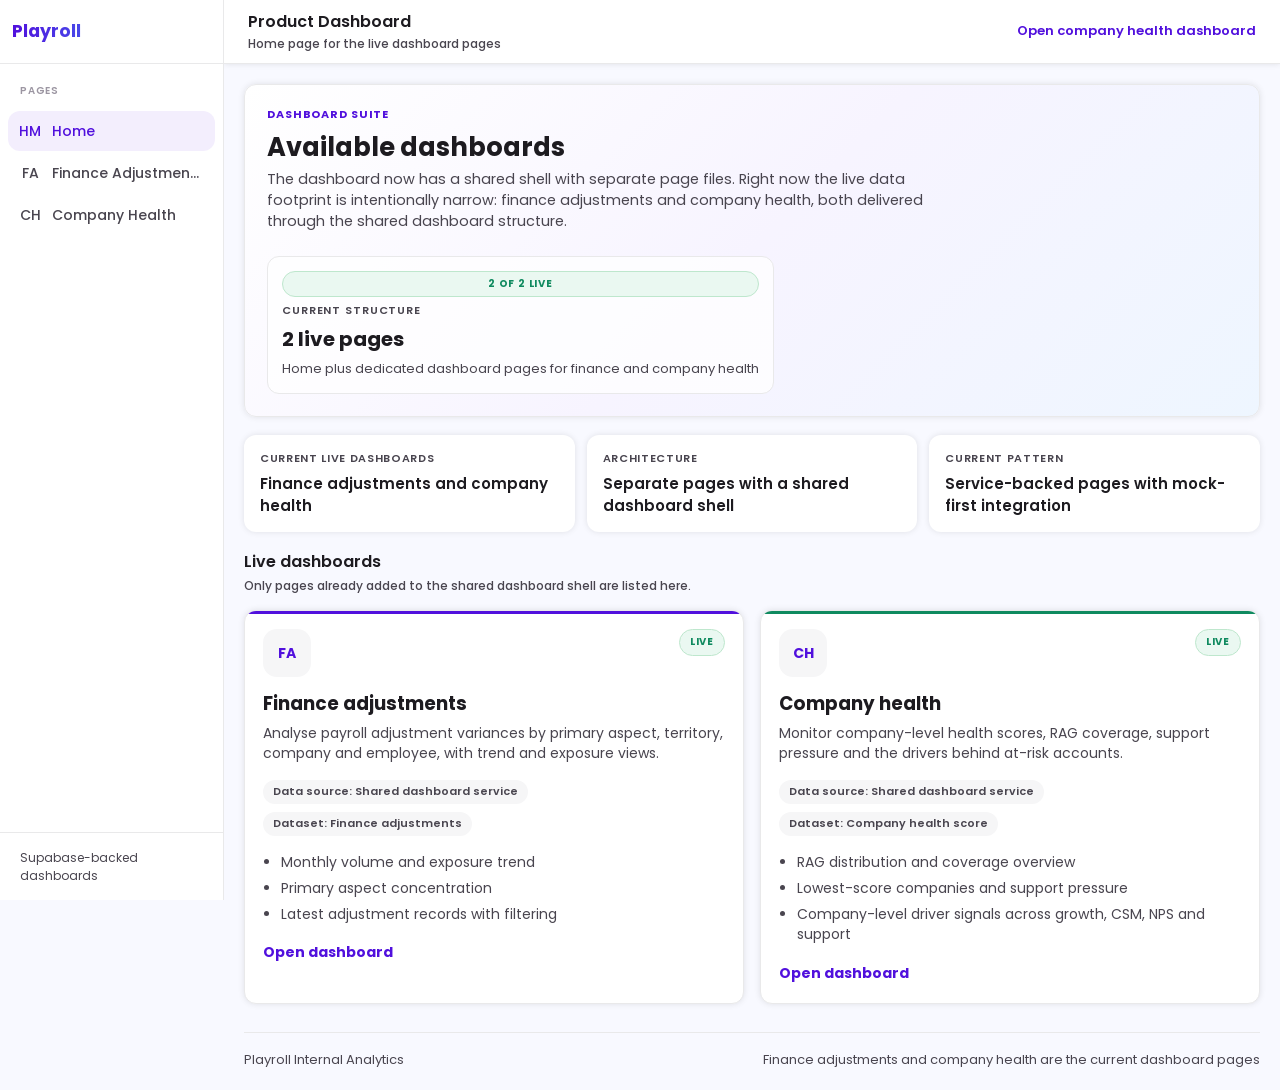
==== index.html @ fc4d40e4 "visual-styling-health-go-live" ====
<!DOCTYPE html>
<html lang="en">
<head>
<meta charset="UTF-8">
<meta name="viewport" content="width=device-width, initial-scale=1.0">
<title>Product Dashboard Home</title>
<link rel="preconnect" href="https://fonts.googleapis.com">
<link rel="preconnect" href="https://fonts.gstatic.com" crossorigin>
<link href="https://fonts.googleapis.com/css2?family=Poppins:wght@400;500;600;700&display=swap" rel="stylesheet">
<link rel="stylesheet" href="styles.css">
</head>
<body>
<div class="shell">
  <div id="sidebar-root"></div>
  <main class="app">
    <header class="app-header">
      <div class="header-left">
        <div class="logo">Product Dashboard</div>
        <div class="header-sub">Home page for the live dashboard pages</div>
      </div>
      <a class="header-link" href="company-health.html">Open company health dashboard</a>
    </header>
    <section class="app-main">
      <div class="tab-content">
        <section class="page-hero">
          <div>
            <div class="eyebrow">Dashboard suite</div>
            <h1 class="page-hero-title">Available dashboards</h1>
            <p class="page-hero-copy">
              The dashboard now has a shared shell with separate page files. Right now the live data footprint is intentionally narrow: finance adjustments and company health, both delivered through the shared dashboard structure.
            </p>
          </div>
          <div class="hero-stat-block" id="hero-stats"></div>
        </section>

        <section class="info-strip">
          <div class="info-strip-item">
            <span class="info-strip-label">Current live dashboards</span>
            <span class="info-strip-value">Finance adjustments and company health</span>
          </div>
          <div class="info-strip-item">
            <span class="info-strip-label">Architecture</span>
            <span class="info-strip-value">Separate pages with a shared dashboard shell</span>
          </div>
          <div class="info-strip-item">
            <span class="info-strip-label">Current pattern</span>
            <span class="info-strip-value">Service-backed pages with mock-first integration</span>
          </div>
        </section>

        <section class="section-header">
          <div>
            <h2 class="section-title">Live dashboards</h2>
            <p class="section-sub">Only pages already added to the shared dashboard shell are listed here.</p>
          </div>
        </section>

        <section class="dashboard-card-grid" id="dashboard-card-grid"></section>

        <section class="home-footer-note">
          <span>Playroll Internal Analytics</span>
          <span>Finance adjustments and company health are the current dashboard pages</span>
        </section>
      </div>
    </section>
  </main>
</div>

<script src="dashboard-pages.js"></script>
<script>
  document.getElementById('sidebar-root').outerHTML = window.renderSidebar('home');

  const stats = window.getDashboardStats();
  document.getElementById('hero-stats').innerHTML = `
    <span class="status-pill live">${stats.liveDashboards} of ${stats.totalDashboards} live</span>
    <div class="hero-stat-kicker">Current structure</div>
    <div class="hero-stat-value">${stats.totalDashboards} live pages</div>
    <div class="hero-stat-meta">Home plus dedicated dashboard pages for finance and company health</div>
  `;

  const cards = window.DASHBOARD_PAGES
    .filter(page => page.id !== 'home')
    .map(page => {
      const meta = page.id === 'company-health'
        ? ['Data source: Shared dashboard service', 'Dataset: Company health score']
        : ['Data source: Shared dashboard service', 'Dataset: Finance adjustments'];
      const highlights = page.id === 'company-health'
        ? [
            'RAG distribution and coverage overview',
            'Lowest-score companies and support pressure',
            'Company-level driver signals across growth, CSM, NPS and support',
          ]
        : [
            'Monthly volume and exposure trend',
            'Primary aspect concentration',
            'Latest adjustment records with filtering',
          ];
      return `
        <article class="dashboard-card ${page.accentClass}">
          <div class="dashboard-card-top">
            <div class="dashboard-card-icon">${page.icon}</div>
            <span class="status-pill live">Live</span>
          </div>
          <h3 class="dashboard-card-title">${page.cardTitle}</h3>
          <p class="dashboard-card-copy">${page.description}</p>
          <div class="dashboard-card-meta">
            <span>${meta[0]}</span>
            <span>${meta[1]}</span>
          </div>
          <ul class="dashboard-highlight-list">
            <li>${highlights[0]}</li>
            <li>${highlights[1]}</li>
            <li>${highlights[2]}</li>
          </ul>
          <a class="dashboard-card-link" href="${page.href}">Open dashboard</a>
        </article>
      `;
    })
    .join('');

  document.getElementById('dashboard-card-grid').innerHTML = cards;
</script>
</body>
</html>
---- styles.css ----
/* ── Playroll Design Tokens ── */
:root {
  --color-primary-light:   #AF91EF;
  --color-primary-main:    #5110DD;
  --color-primary-dark:    #3A0B9D;

  --color-secondary-main:  #36B1FF;

  --color-error-main:    #F44336;
  --color-success-main:  #66BB6A;
  --color-warning-main:  #FFA726;

  --text-primary:   #1D1B20;
  --text-secondary: #49454F;
  --text-disabled:  #9C96A2;

  --bg-default: #F8F9FF;
  --bg-paper:   #FFFFFF;

  --container-outline:         #7A757F;
  --container-outline-variant: #CAC4CF;
  --surface-low:    #F6F6F7;
  --surface-high:   #E9E9EA;
  --surface-highest:#DADADC;

  --shadow-elevation: 0px 0px 6px rgba(0,0,0,0.1);
  --shadow-menu:      1px 1px 6px 0 #D4D4D4;

  --radius:        12px;
  --radius-sm:     10px;
  --radius-chip:   16px;

  --font: 'Poppins', 'Roboto', sans-serif;
}

*{box-sizing:border-box;margin:0;padding:0}
body{
  background:var(--bg-default);
  color:var(--text-primary);
  font-family:var(--font);
  font-size:0.875rem;
  font-weight:400;
  line-height:1.45;
}
button,select,input{font-family:inherit}

/* ── Layout ── */
.shell{display:flex;min-height:100vh}
.app{flex:1;min-width:0;display:flex;flex-direction:column;overflow:hidden}
.app-header{
  background:var(--bg-paper);
  border-bottom:1px solid var(--surface-high);
  padding:0 24px;
  height:64px;
  display:flex;align-items:center;justify-content:space-between;
  position:sticky;top:0;z-index:100;
  box-shadow:var(--shadow-elevation);
}
.header-left{display:flex;flex-direction:column;gap:2px}
.logo{font-size:1rem;font-weight:600;color:var(--text-primary)}
.header-sub{font-size:0.75rem;font-weight:500;color:var(--text-secondary)}
.app-main{flex:1;padding:clamp(16px,2vw,20px);overflow-y:auto}
.tab-content{max-width:1320px;margin:0 auto}

/* ── Sidebar ── */
.sidebar{
  background:var(--bg-paper);
  border-right:1px solid var(--surface-high);
  display:flex;flex-direction:column;flex-shrink:0;
  height:100vh;position:sticky;top:0;
  transition:width 0.2s ease;
  overflow:hidden;z-index:200;
}
.sidebar.open{width:224px}
.sidebar.closed{width:64px}
.sidebar-logo-row{
  height:64px;display:flex;align-items:center;
  padding:0 12px;gap:10px;
  border-bottom:1px solid var(--surface-high);
  flex-shrink:0;overflow:hidden;
}
.sidebar-wordmark{
  font-size:1.1rem;font-weight:700;
  background:linear-gradient(90deg,#5110DD,#36B1FF);
  -webkit-background-clip:text;-webkit-text-fill-color:transparent;
  white-space:nowrap;flex:1;overflow:hidden;
}
.sidebar-toggle{
  margin-left:auto;flex-shrink:0;
  background:none;border:none;cursor:pointer;
  color:var(--text-secondary);padding:6px;
  border-radius:8px;display:flex;align-items:center;justify-content:center;
  transition:background .15s;
}
.sidebar-toggle:hover{background:var(--surface-low)}
.sidebar-section-label{
  font-size:0.625rem;font-weight:600;
  color:var(--text-disabled);text-transform:uppercase;letter-spacing:.08em;
  padding:12px 20px 4px;white-space:nowrap;overflow:hidden;
}
.sidebar-nav-stack{flex:1;overflow-y:auto;padding:8px 0}
.sidebar-nav{padding:8px;display:flex;flex-direction:column;gap:2px}
.nav-item{
  display:flex;align-items:center;gap:12px;
  padding:10px 12px;border-radius:var(--radius);
  cursor:pointer;border:none;background:none;
  color:var(--text-secondary);font-family:var(--font);
  font-size:0.875rem;font-weight:500;text-align:left;
  transition:background .15s,color .15s;white-space:nowrap;overflow:hidden;
  width:100%;
  text-decoration:none;
}
.nav-item:hover{background:var(--surface-low);color:var(--text-primary)}
.nav-item.active{background:#5110DD12;color:var(--color-primary-main)}
.nav-icon{flex-shrink:0;width:20px;height:20px;display:flex;align-items:center;justify-content:center}
.nav-label{overflow:hidden;text-overflow:ellipsis;white-space:nowrap}
.sidebar-divider{height:1px;background:var(--surface-high);margin:4px 8px}
.sidebar-footer{padding:8px;border-top:1px solid var(--surface-high)}
.sidebar-footnote{font-size:0.75rem;color:var(--text-secondary);padding:8px 12px}
/* ── Tabs ── */
.tab-nav{display:flex;gap:4px}
.tab-btn{
  padding:8px 18px;
  border:none;
  background:transparent;
  color:var(--text-secondary);
  font-family:var(--font);
  font-size:0.8125rem;
  font-weight:500;
  cursor:pointer;
  border-radius:var(--radius);
  transition:background .15s, color .15s;
  white-space:nowrap;
}
.tab-btn:hover{background:var(--surface-low);color:var(--text-primary)}
.tab-btn.active{background:var(--color-primary-main);color:#fff}

/* ── KPI Cards ── */
.kpi-grid{display:grid;grid-template-columns:repeat(auto-fit,minmax(150px,1fr));gap:12px;margin-bottom:20px}
.kpi-card{
  background:var(--bg-paper);
  border-radius:var(--radius);
  padding:16px;
  box-shadow:var(--shadow-elevation);
}
.kpi-label{
  font-size:0.6875rem;font-weight:500;
  color:var(--text-secondary);
  text-transform:uppercase;
  letter-spacing:.06em;
  margin-bottom:6px;
}
.kpi-value{font-size:1.5rem;font-weight:600;color:var(--text-primary);line-height:1.2}
.kpi-value.pos{color:var(--color-success-main)}
.kpi-value.neg{color:var(--color-error-main)}
.kpi-sub{font-size:0.75rem;font-weight:500;color:var(--text-secondary);margin-top:4px}

/* ── Peak Strip ── */
.peak-strip{
  display:flex;
  background:var(--bg-paper);
  border-radius:var(--radius);
  margin-bottom:20px;
  overflow:hidden;
  box-shadow:var(--shadow-elevation);
}
.peak-item{
  flex:1;padding:12px 18px;
  display:flex;flex-direction:column;gap:3px;
  border-right:1px solid var(--surface-high);
}
.peak-item:last-child{border-right:none}
.peak-label{font-size:0.6875rem;font-weight:500;color:var(--text-secondary);text-transform:uppercase;letter-spacing:.06em}
.peak-val{font-size:0.8125rem;font-weight:600;color:var(--text-primary)}
.peak-val.pos{color:var(--color-success-main)}
.peak-val.neg{color:var(--color-error-main)}

/* ── Charts ── */
.charts-row{display:flex;gap:14px;margin-bottom:18px}
@media(max-width:900px){.charts-row{flex-direction:column}}
.chart-card{
  background:var(--bg-paper);
  border-radius:var(--radius);
  padding:18px;
  margin-bottom:18px;
  box-shadow:var(--shadow-elevation);
}
.chart-title{
  font-size:0.875rem;font-weight:600;color:var(--text-primary);
  margin-bottom:16px;display:flex;align-items:center;gap:10px;flex-wrap:wrap;
}

/* ── Section Headers ── */
.section-header{display:flex;align-items:flex-start;justify-content:space-between;margin-bottom:16px;gap:16px;flex-wrap:wrap}
.section-title{font-size:1rem;font-weight:600;color:var(--text-primary);margin-bottom:3px}
.section-sub{font-size:0.75rem;font-weight:500;color:var(--text-secondary)}
.header-link{
  color:var(--color-primary-main);
  text-decoration:none;
  font-size:0.8125rem;
  font-weight:600;
}
.header-link.static{color:var(--text-secondary)}

/* ── Page Hero ── */
.page-hero{
  display:flex;
  justify-content:space-between;
  gap:24px;
  flex-wrap:wrap;
  background:linear-gradient(135deg,#ffffff 0%,#f7f4ff 50%,#eef6ff 100%);
  border:1px solid var(--surface-high);
  border-radius:var(--radius);
  padding:clamp(18px,2.2vw,22px);
  margin-bottom:18px;
  box-shadow:var(--shadow-elevation);
}
.page-hero.compact{padding:18px}
.eyebrow{
  font-size:0.6875rem;
  font-weight:700;
  color:var(--color-primary-main);
  text-transform:uppercase;
  letter-spacing:.08em;
  margin-bottom:10px;
}
.page-hero-title{
  font-size:clamp(1.45rem,2vw,1.7rem);
  line-height:1.1;
  margin-bottom:8px;
}
.page-hero-copy{
  max-width:700px;
  color:var(--text-secondary);
  font-size:0.9rem;
}
.hero-stat-block{
  min-width:208px;
  background:rgba(255,255,255,0.78);
  border:1px solid var(--surface-high);
  border-radius:var(--radius);
  padding:14px;
  display:flex;
  flex-direction:column;
  gap:6px;
}
.hero-stat-kicker{
  font-size:0.6875rem;
  text-transform:uppercase;
  letter-spacing:.08em;
  color:var(--text-secondary);
  font-weight:600;
}
.hero-stat-value{
  font-size:1.25rem;
  font-weight:700;
  color:var(--text-primary);
}
.hero-stat-meta{
  font-size:0.8125rem;
  color:var(--text-secondary);
}

/* ── Home Cards ── */
.info-strip{
  display:grid;
  grid-template-columns:repeat(auto-fit,minmax(210px,1fr));
  gap:12px;
  margin-bottom:18px;
}
.info-strip-item{
  background:var(--bg-paper);
  border-radius:var(--radius);
  padding:16px;
  box-shadow:var(--shadow-elevation);
}
.info-strip-label{
  display:block;
  font-size:0.6875rem;
  font-weight:600;
  color:var(--text-secondary);
  text-transform:uppercase;
  letter-spacing:.06em;
  margin-bottom:6px;
}
.info-strip-value{
  display:block;
  font-size:0.9375rem;
  font-weight:600;
  color:var(--text-primary);
}
.dashboard-card-grid{
  display:grid;
  grid-template-columns:repeat(auto-fit,minmax(320px,1fr));
  gap:16px;
}
.dashboard-card-grid.single-card{
  grid-template-columns:minmax(320px, 440px);
}
.dashboard-card{
  background:var(--bg-paper);
  border-radius:var(--radius);
  padding:18px 18px 20px;
  box-shadow:var(--shadow-elevation);
  border:1px solid var(--surface-high);
  position:relative;
  overflow:hidden;
}
.dashboard-card::before{
  content:"";
  position:absolute;
  top:0;
  left:0;
  right:0;
  height:3px;
  background:var(--surface-highest);
}
.dashboard-card.accent-primary::before{background:var(--color-primary-main)}
.dashboard-card.accent-success::before{background:#0F8A5F}
.dashboard-card.accent-info::before{background:#2879D0}
.dashboard-card.accent-danger::before{background:#C23B2A}
.dashboard-card.accent-secondary::before{background:#36B1FF}
.dashboard-card.accent-neutral::before{background:#B8B4C2}
.dashboard-card-top{
  display:flex;
  align-items:flex-start;
  justify-content:space-between;
  gap:12px;
  margin-bottom:16px;
}
.dashboard-card-icon{
  width:48px;
  height:48px;
  border-radius:14px;
  background:var(--surface-low);
  display:flex;
  align-items:center;
  justify-content:center;
  color:var(--color-primary-main);
  font-weight:700;
  font-size:0.875rem;
}
.dashboard-card-title{
  font-size:1.15rem;
  line-height:1.2;
  margin-bottom:8px;
}
.dashboard-card-copy{
  color:var(--text-secondary);
  font-size:0.875rem;
  margin-bottom:16px;
  min-height:0;
}
.dashboard-card-meta{
  display:flex;
  flex-wrap:wrap;
  gap:8px;
  margin-bottom:16px;
}
.dashboard-card-meta span{
  display:inline-flex;
  align-items:center;
  padding:4px 10px;
  border-radius:999px;
  background:var(--surface-low);
  color:var(--text-secondary);
  font-size:0.6875rem;
  font-weight:600;
}
.dashboard-highlight-list{
  margin:0 0 18px 0;
  padding-left:18px;
  color:var(--text-secondary);
  font-size:0.875rem;
}
.dashboard-highlight-list li + li{
  margin-top:6px;
}
.dashboard-card-link{
  color:var(--color-primary-main);
  font-weight:700;
  text-decoration:none;
  font-size:0.875rem;
}
.dashboard-card-link.muted{
  color:var(--text-disabled);
}
.status-pill{
  display:inline-flex;
  align-items:center;
  justify-content:center;
  padding:5px 10px;
  border-radius:999px;
  font-size:0.625rem;
  font-weight:700;
  text-transform:uppercase;
  letter-spacing:.08em;
}
.status-pill.live{
  color:#0F8A5F;
  background:#EAF8F1;
  border:1px solid #BEE7CD;
}
.status-pill.coming-soon{
  color:#B56B00;
  background:#FFF5E6;
  border:1px solid #FFD8A7;
}
.home-footer-note{
  margin-top:28px;
  padding-top:18px;
  border-top:1px solid var(--surface-high);
  color:var(--text-secondary);
  font-size:0.8125rem;
  display:flex;
  justify-content:space-between;
  gap:16px;
  flex-wrap:wrap;
}

/* ── Tables ── */
.table-wrap{overflow-x:auto;border-radius:var(--radius);border:1px solid var(--surface-high);margin-bottom:18px}
table.data-table{width:100%;border-collapse:collapse;font-size:0.8125rem}
table.data-table thead{background:var(--surface-low)}
table.data-table th{
  padding:9px 12px;text-align:left;
  font-size:0.6875rem;font-weight:500;
  color:var(--text-secondary);
  text-transform:uppercase;letter-spacing:.06em;
  white-space:nowrap;
}
table.data-table th.r{text-align:right}
table.data-table td{
  padding:9px 12px;
  border-top:1px solid var(--surface-high);
  color:var(--text-primary);
  white-space:nowrap;
}
table.data-table td.r{text-align:right}
table.data-table td.pos{color:var(--color-success-main)}
table.data-table td.neg{color:var(--color-error-main)}
.gap-row{cursor:pointer;transition:background .1s}
.gap-row:hover,.gap-row.open{background:var(--surface-low)}
.expand-cell{color:var(--text-secondary);font-size:0.625rem;width:28px;padding-left:16px!important}
.gap-name{font-weight:600}
.priority-badge{
  display:inline-block;padding:3px 10px;
  border-radius:var(--radius-chip);
  font-size:0.6875rem;font-weight:600;
}
.code-pill{
  background:#5110DD15;color:var(--color-primary-main);
  padding:2px 8px;border-radius:6px;font-size:0.6875rem;font-family:monospace;
}

/* ── Detail Panel ── */
.detail-td{padding:0!important;border-top:none!important}
.detail-panel{background:var(--surface-low);padding:16px 24px;border-top:1px solid var(--surface-high)}
.detail-sub-hdr{font-size:0.6875rem;font-weight:600;color:var(--text-secondary);text-transform:uppercase;letter-spacing:.06em;margin-bottom:10px}
table.sub-table{width:100%;border-collapse:collapse;font-size:0.75rem}
table.sub-table th{padding:5px 12px;text-align:left;color:var(--text-secondary);font-size:0.6875rem;text-transform:uppercase;letter-spacing:.05em;font-weight:500}
table.sub-table th.r{text-align:right}
table.sub-table td{padding:6px 12px;border-top:1px solid var(--surface-high);color:var(--text-primary)}
table.sub-table td.r{text-align:right}
table.sub-table td.pos{color:var(--color-success-main)}
table.sub-table td.neg{color:var(--color-error-main)}

/* ── Filters ── */
.filter-panel{
  display:flex;gap:12px;flex-wrap:wrap;align-items:flex-end;
  background:var(--bg-paper);
  border-radius:var(--radius);
  padding:14px;
  margin-bottom:18px;
  box-shadow:var(--shadow-elevation);
}
.filter-group{display:flex;flex-direction:column;gap:4px;min-width:160px}
.filter-group label{
  font-size:0.6875rem;font-weight:500;
  color:var(--text-secondary);
  text-transform:uppercase;letter-spacing:.06em;
}
.f-select{
  background:var(--bg-paper);
  border:1px solid var(--container-outline-variant);
  color:var(--text-primary);
  padding:7px 28px 7px 10px;
  border-radius:var(--radius-sm);
  font-size:0.8125rem;
  font-family:var(--font);
  cursor:pointer;
  appearance:none;
  background-image:url("data:image/svg+xml,%3Csvg xmlns='http://www.w3.org/2000/svg' width='10' height='6'%3E%3Cpath d='M0 0l5 6 5-6z' fill='%2349454F'/%3E%3C/svg%3E");
  background-repeat:no-repeat;background-position:right 10px center;
  transition:border-color .15s;
}

@media(max-width:1200px){
  .sidebar.open{width:208px}
  .app-header{padding:0 18px}
}

@media(max-width:900px){
  .shell{display:block}
  .sidebar{
    position:relative;
    height:auto;
    width:100%!important;
    border-right:none;
    border-bottom:1px solid var(--surface-high);
  }
  .sidebar-logo-row{height:56px}
  .app-header{
    position:relative;
    height:auto;
    min-height:56px;
    padding:12px 16px;
    align-items:flex-start;
    gap:12px;
  }
  .app-main{padding:14px}
  .page-hero-title{font-size:1.45rem}
  .dashboard-card-grid,
  .dashboard-card-grid.single-card{grid-template-columns:1fr}
  .kpi-grid{grid-template-columns:repeat(auto-fit,minmax(140px,1fr))}
}
.f-select:focus{outline:none;border-color:var(--color-primary-main)}
.f-select:hover{border-color:var(--container-outline)}

.metric-toggle{display:flex;gap:4px}
.metric-btn{
  padding:8px 14px;
  border:1px solid var(--container-outline-variant);
  background:var(--bg-paper);
  color:var(--text-secondary);
  border-radius:var(--radius-sm);
  font-size:0.8125rem;
  font-family:var(--font);
  font-weight:500;
  cursor:pointer;
  transition:all .15s;
}
.metric-btn:hover{border-color:var(--color-primary-main);color:var(--color-primary-main)}
.metric-btn.active{background:var(--color-primary-main);border-color:var(--color-primary-main);color:#fff}

.clear-btn{
  padding:8px 14px;
  border:1px solid var(--container-outline-variant);
  background:transparent;
  color:var(--color-error-main);
  border-color:var(--color-error-main);
  border-radius:var(--radius-sm);
  font-size:0.8125rem;
  font-family:var(--font);
  font-weight:500;
  cursor:pointer;
  transition:background .15s;
}
.clear-btn:hover{background:#F4433608}

.filter-tag{
  background:#5110DD12;
  color:var(--color-primary-main);
  padding:3px 10px;
  border-radius:var(--radius-chip);
  font-size:0.6875rem;
  font-weight:500;
}
.no-data{text-align:center;color:var(--text-secondary);padding:48px;font-size:0.8125rem}


/* ── Lazy Loading Glimmer ── */
.glimmer {
  display:inline-block;
  position:relative;
  overflow:hidden;
  background:linear-gradient(90deg,var(--surface-low) 0%,var(--surface-high) 45%,var(--surface-low) 90%);
  background-size:220% 100%;
  animation:glimmer 1.15s ease-in-out infinite;
  border-radius:7px;
  vertical-align:middle;
}
.glimmer.text{height:1em;min-width:52px}
.glimmer.kpi{height:30px;min-width:96px}
.glimmer.sub{height:12px;min-width:120px}
.glimmer.chart{display:block;width:100%;height:100%;min-height:180px;border-radius:var(--radius-sm)}
.glimmer.badge{height:20px;min-width:88px;border-radius:var(--radius-chip)}
.glimmer.row{display:block;width:100%;height:14px}
.loading-overlay-label{display:inline-flex;align-items:center;gap:8px;color:var(--text-secondary);font-size:.75rem;font-weight:500}
.loading-dot{width:8px;height:8px;border-radius:50%;background:var(--color-primary-main);animation:pulse 1.2s ease-in-out infinite}
@keyframes glimmer{0%{background-position:140% 0}100%{background-position:-80% 0}}

/* ── Loading / Error ── */
.center-screen{display:flex;align-items:center;justify-content:center;height:100vh;flex-direction:column;gap:16px}
.spinner{
  width:40px;height:40px;
  border:3px solid var(--surface-high);
  border-top-color:var(--color-primary-main);
  border-radius:50%;
  animation:spin .8s linear infinite;
}
@keyframes spin{to{transform:rotate(360deg)}}
.err-title{color:var(--color-error-main);font-size:1.125rem;font-weight:600}
.err-msg{color:var(--text-secondary);font-size:0.8125rem;max-width:440px;text-align:center;line-height:1.6}

.secondary-section{
  opacity:0.96;
}
.secondary-section .chart-title{
  color:var(--text-secondary);
}
.driver-pill{
  display:inline-flex;
  align-items:center;
  padding:3px 8px;
  border-radius:999px;
  background:var(--surface-low);
  color:var(--text-secondary);
  font-size:0.6875rem;
  font-weight:600;
}

/* ── Animations (shared) ── */
@keyframes shimmer{0%{background-position:200% 0}100%{background-position:-200% 0}}
@keyframes pulse{0%,100%{opacity:1}50%{opacity:.4}}
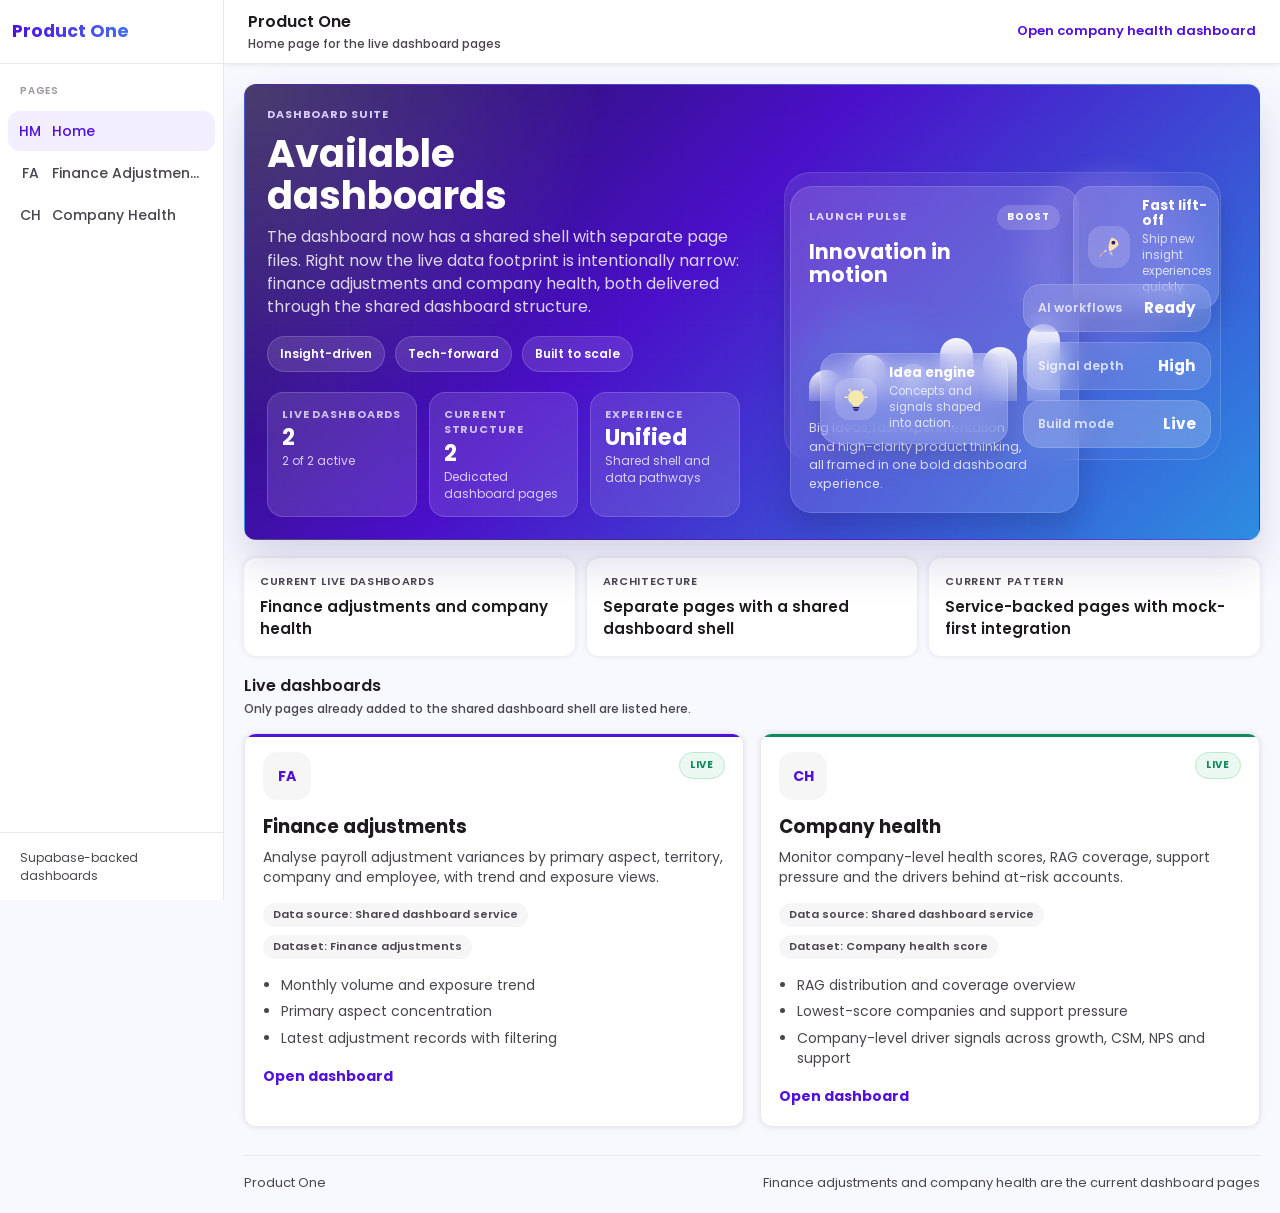
==== commit 037bee09: "update-styles-dashboard" ====
--- a/index.html
+++ b/index.html
@@ -3,7 +3,7 @@
 <head>
 <meta charset="UTF-8">
 <meta name="viewport" content="width=device-width, initial-scale=1.0">
-<title>Product Dashboard Home</title>
+<title>Product One | Home</title>
 <link rel="preconnect" href="https://fonts.googleapis.com">
 <link rel="preconnect" href="https://fonts.gstatic.com" crossorigin>
 <link href="https://fonts.googleapis.com/css2?family=Poppins:wght@400;500;600;700&display=swap" rel="stylesheet">
@@ -15,22 +15,98 @@
   <main class="app">
     <header class="app-header">
       <div class="header-left">
-        <div class="logo">Product Dashboard</div>
+        <div class="logo">Product One</div>
         <div class="header-sub">Home page for the live dashboard pages</div>
       </div>
       <a class="header-link" href="company-health.html">Open company health dashboard</a>
     </header>
     <section class="app-main">
       <div class="tab-content">
-        <section class="page-hero">
-          <div>
+        <section class="page-hero home-banner">
+          <div class="home-banner-copy">
             <div class="eyebrow">Dashboard suite</div>
             <h1 class="page-hero-title">Available dashboards</h1>
             <p class="page-hero-copy">
               The dashboard now has a shared shell with separate page files. Right now the live data footprint is intentionally narrow: finance adjustments and company health, both delivered through the shared dashboard structure.
             </p>
-          </div>
-          <div class="hero-stat-block" id="hero-stats"></div>
+            <div class="home-banner-tag-row">
+              <span class="home-banner-tag">Insight-driven</span>
+              <span class="home-banner-tag">Tech-forward</span>
+              <span class="home-banner-tag">Built to scale</span>
+            </div>
+            <div class="home-banner-stats" id="hero-stats"></div>
+          </div>
+          <div class="home-banner-scene" aria-hidden="true">
+            <div class="banner-grid"></div>
+            <div class="banner-glow glow-a"></div>
+            <div class="banner-glow glow-b"></div>
+
+            <div class="banner-card banner-card-primary">
+              <div class="banner-card-header">
+                <span class="banner-card-label">Launch pulse</span>
+                <span class="banner-card-pill">Boost</span>
+              </div>
+              <div class="banner-card-title">Innovation in motion</div>
+              <div class="banner-bars">
+                <span class="banner-bar bar-1"></span>
+                <span class="banner-bar bar-2"></span>
+                <span class="banner-bar bar-3"></span>
+                <span class="banner-bar bar-4"></span>
+                <span class="banner-bar bar-5"></span>
+                <span class="banner-bar bar-6"></span>
+              </div>
+              <p class="banner-card-copy">Big ideas, fast experimentation and high-clarity product thinking, all framed in one bold dashboard experience.</p>
+            </div>
+
+            <div class="banner-floating banner-floating-rocket">
+              <div class="banner-floating-icon">
+                <svg viewBox="0 0 64 64" fill="none" aria-hidden="true">
+                  <path d="M38 10C47 12 53 18 54 27C48 34 42 39 33 42C29 33 31 22 38 10Z" fill="currentColor" opacity="0.95"/>
+                  <path d="M24 37L18 45L27 43L24 37Z" fill="currentColor" opacity="0.7"/>
+                  <path d="M32 45L40 53L39 43L32 45Z" fill="currentColor" opacity="0.65"/>
+                  <circle cx="42" cy="22" r="4.5" fill="#2D1A67"/>
+                  <path d="M18 45C17 50 13 53 9 55C11 51 14 47 18 45Z" fill="#FDB26B"/>
+                </svg>
+              </div>
+              <div class="banner-floating-copy">
+                <strong>Fast lift-off</strong>
+                <span>Ship new insight experiences quickly.</span>
+              </div>
+            </div>
+
+            <div class="banner-floating banner-floating-idea">
+              <div class="banner-floating-icon idea">
+                <svg viewBox="0 0 64 64" fill="none" aria-hidden="true">
+                  <path d="M32 12C21.5 12 14 19.5 14 29C14 35 17.1 40.1 22.3 43.5C24.2 44.8 25.5 47 25.7 49.2H38.3C38.5 47 39.8 44.8 41.7 43.5C46.9 40.1 50 35 50 29C50 19.5 42.5 12 32 12Z" fill="currentColor" opacity="0.9"/>
+                  <path d="M26 52H38" stroke="#2D1A67" stroke-width="3.5" stroke-linecap="round"/>
+                  <path d="M28 57H36" stroke="#2D1A67" stroke-width="3.5" stroke-linecap="round"/>
+                  <path d="M19 14L16 10" stroke="currentColor" stroke-width="3" stroke-linecap="round"/>
+                  <path d="M45 14L48 10" stroke="currentColor" stroke-width="3" stroke-linecap="round"/>
+                  <path d="M12 28H7" stroke="currentColor" stroke-width="3" stroke-linecap="round"/>
+                  <path d="M57 28H52" stroke="currentColor" stroke-width="3" stroke-linecap="round"/>
+                </svg>
+              </div>
+              <div class="banner-floating-copy">
+                <strong>Idea engine</strong>
+                <span>Concepts and signals shaped into action.</span>
+              </div>
+            </div>
+
+            <div class="banner-tech-panel">
+              <div class="banner-tech-chip">
+                <span>AI workflows</span>
+                <strong>Ready</strong>
+              </div>
+              <div class="banner-tech-chip">
+                <span>Signal depth</span>
+                <strong>High</strong>
+              </div>
+              <div class="banner-tech-chip accent">
+                <span>Build mode</span>
+                <strong>Live</strong>
+              </div>
+            </div>
+          </div>
         </section>
 
         <section class="info-strip">
@@ -58,7 +134,7 @@
         <section class="dashboard-card-grid" id="dashboard-card-grid"></section>
 
         <section class="home-footer-note">
-          <span>Playroll Internal Analytics</span>
+          <span>Product One</span>
           <span>Finance adjustments and company health are the current dashboard pages</span>
         </section>
       </div>
@@ -72,10 +148,21 @@
 
   const stats = window.getDashboardStats();
   document.getElementById('hero-stats').innerHTML = `
-    <span class="status-pill live">${stats.liveDashboards} of ${stats.totalDashboards} live</span>
-    <div class="hero-stat-kicker">Current structure</div>
-    <div class="hero-stat-value">${stats.totalDashboards} live pages</div>
-    <div class="hero-stat-meta">Home plus dedicated dashboard pages for finance and company health</div>
+    <div class="home-banner-stat">
+      <span class="home-banner-stat-label">Live dashboards</span>
+      <strong class="home-banner-stat-value">${stats.liveDashboards}</strong>
+      <span class="home-banner-stat-meta">${stats.liveDashboards} of ${stats.totalDashboards} active</span>
+    </div>
+    <div class="home-banner-stat">
+      <span class="home-banner-stat-label">Current structure</span>
+      <strong class="home-banner-stat-value">${stats.totalDashboards}</strong>
+      <span class="home-banner-stat-meta">Dedicated dashboard pages</span>
+    </div>
+    <div class="home-banner-stat">
+      <span class="home-banner-stat-label">Experience</span>
+      <strong class="home-banner-stat-value">Unified</strong>
+      <span class="home-banner-stat-meta">Shared shell and data pathways</span>
+    </div>
   `;
 
   const cards = window.DASHBOARD_PAGES
--- a/styles.css
+++ b/styles.css
@@ -216,6 +216,290 @@
   box-shadow:var(--shadow-elevation);
 }
 .page-hero.compact{padding:18px}
+.home-banner{
+  position:relative;
+  overflow:hidden;
+  align-items:center;
+  min-height:360px;
+  background:
+    radial-gradient(circle at top left, rgba(255,255,255,0.18), transparent 32%),
+    linear-gradient(135deg, #20124c 0%, #4a0fc8 42%, #2d8de1 100%);
+  border-color:rgba(255,255,255,0.08);
+  box-shadow:0 22px 44px rgba(40, 25, 103, 0.16);
+}
+.home-banner::before{
+  content:"";
+  position:absolute;
+  inset:0;
+  background:
+    linear-gradient(90deg, rgba(255,255,255,0.02) 1px, transparent 1px),
+    linear-gradient(0deg, rgba(255,255,255,0.02) 1px, transparent 1px);
+  background-size:34px 34px;
+  opacity:0.45;
+  pointer-events:none;
+}
+.home-banner-copy{
+  position:relative;
+  z-index:1;
+  flex:1 1 420px;
+  min-width:320px;
+  max-width:620px;
+}
+.home-banner .eyebrow{
+  color:#D7CBFF;
+}
+.home-banner .page-hero-title{
+  color:#fff;
+  font-size:clamp(1.9rem, 3vw, 3rem);
+  max-width:10ch;
+}
+.home-banner .page-hero-copy{
+  color:rgba(255,255,255,0.82);
+  font-size:1rem;
+  max-width:56ch;
+}
+.home-banner-tag-row{
+  display:flex;
+  flex-wrap:wrap;
+  gap:10px;
+  margin:18px 0 20px;
+}
+.home-banner-tag{
+  display:inline-flex;
+  align-items:center;
+  padding:8px 12px;
+  border-radius:999px;
+  background:rgba(255,255,255,0.12);
+  border:1px solid rgba(255,255,255,0.16);
+  color:#fff;
+  font-size:0.75rem;
+  font-weight:600;
+}
+.home-banner-stats{
+  display:grid;
+  grid-template-columns:repeat(3, minmax(0, 1fr));
+  gap:12px;
+}
+.home-banner-stat{
+  background:rgba(255,255,255,0.12);
+  border:1px solid rgba(255,255,255,0.16);
+  border-radius:16px;
+  padding:14px;
+  backdrop-filter:blur(10px);
+  display:flex;
+  flex-direction:column;
+  gap:4px;
+}
+.home-banner-stat-label{
+  font-size:0.6875rem;
+  text-transform:uppercase;
+  letter-spacing:.08em;
+  color:rgba(255,255,255,0.7);
+  font-weight:700;
+}
+.home-banner-stat-value{
+  color:#fff;
+  font-size:1.4rem;
+  line-height:1;
+}
+.home-banner-stat-meta{
+  color:rgba(255,255,255,0.76);
+  font-size:0.75rem;
+  line-height:1.4;
+}
+.home-banner-scene{
+  position:relative;
+  z-index:1;
+  flex:1 1 420px;
+  min-width:320px;
+  min-height:320px;
+}
+.banner-grid{
+  position:absolute;
+  inset:20px 16px 12px 20px;
+  border-radius:26px;
+  border:1px solid rgba(255,255,255,0.12);
+  background:linear-gradient(145deg, rgba(255,255,255,0.1), rgba(255,255,255,0.04));
+  backdrop-filter:blur(8px);
+}
+.banner-glow{
+  position:absolute;
+  border-radius:50%;
+  filter:blur(10px);
+  opacity:0.6;
+}
+.banner-glow.glow-a{
+  width:180px;
+  height:180px;
+  right:36px;
+  top:18px;
+  background:rgba(175,145,239,0.36);
+}
+.banner-glow.glow-b{
+  width:140px;
+  height:140px;
+  left:36px;
+  bottom:24px;
+  background:rgba(54,177,255,0.22);
+}
+.banner-card{
+  position:absolute;
+  border-radius:22px;
+  border:1px solid rgba(255,255,255,0.14);
+  background:rgba(255,255,255,0.12);
+  backdrop-filter:blur(12px);
+  color:#fff;
+  box-shadow:0 16px 28px rgba(15, 16, 54, 0.18);
+}
+.banner-card-primary{
+  left:26px;
+  right:158px;
+  top:34px;
+  min-height:214px;
+  padding:18px;
+}
+.banner-card-header{
+  display:flex;
+  justify-content:space-between;
+  align-items:center;
+  gap:12px;
+  margin-bottom:10px;
+}
+.banner-card-label{
+  font-size:0.6875rem;
+  text-transform:uppercase;
+  letter-spacing:.08em;
+  color:rgba(255,255,255,0.76);
+  font-weight:700;
+}
+.banner-card-pill{
+  display:inline-flex;
+  align-items:center;
+  padding:5px 10px;
+  border-radius:999px;
+  background:rgba(255,255,255,0.16);
+  font-size:0.625rem;
+  font-weight:700;
+  letter-spacing:.08em;
+  text-transform:uppercase;
+}
+.banner-card-title{
+  font-size:1.28rem;
+  line-height:1.15;
+  font-weight:700;
+  max-width:12ch;
+}
+.banner-bars{
+  display:flex;
+  align-items:flex-end;
+  gap:10px;
+  height:92px;
+  margin:22px 0 18px;
+}
+.banner-bar{
+  flex:1;
+  border-radius:999px 999px 8px 8px;
+  background:linear-gradient(180deg, rgba(255,255,255,0.95) 0%, rgba(255,255,255,0.22) 100%);
+}
+.banner-bar.bar-1{height:34%}
+.banner-bar.bar-2{height:50%}
+.banner-bar.bar-3{height:40%}
+.banner-bar.bar-4{height:68%}
+.banner-bar.bar-5{height:58%}
+.banner-bar.bar-6{height:84%}
+.banner-card-copy{
+  font-size:0.78rem;
+  line-height:1.5;
+  color:rgba(255,255,255,0.82);
+  max-width:28ch;
+}
+.banner-floating{
+  position:absolute;
+  display:flex;
+  align-items:center;
+  gap:12px;
+  padding:12px 14px;
+  border-radius:18px;
+  border:1px solid rgba(255,255,255,0.14);
+  background:rgba(255,255,255,0.14);
+  backdrop-filter:blur(12px);
+  box-shadow:0 14px 24px rgba(18, 14, 54, 0.16);
+  color:#fff;
+}
+.banner-floating-rocket{
+  top:34px;
+  right:18px;
+  width:146px;
+}
+.banner-floating-idea{
+  left:56px;
+  bottom:28px;
+  width:188px;
+}
+.banner-floating-icon{
+  width:42px;
+  height:42px;
+  border-radius:14px;
+  background:rgba(255,255,255,0.16);
+  display:flex;
+  align-items:center;
+  justify-content:center;
+  color:#FFE4AF;
+  flex-shrink:0;
+}
+.banner-floating-icon.idea{
+  color:#FFF0A8;
+}
+.banner-floating-icon svg{
+  width:28px;
+  height:28px;
+}
+.banner-floating-copy{
+  display:flex;
+  flex-direction:column;
+  gap:2px;
+}
+.banner-floating-copy strong{
+  font-size:0.85rem;
+  line-height:1.1;
+}
+.banner-floating-copy span{
+  font-size:0.72rem;
+  line-height:1.4;
+  color:rgba(255,255,255,0.76);
+}
+.banner-tech-panel{
+  position:absolute;
+  right:26px;
+  bottom:24px;
+  width:188px;
+  display:flex;
+  flex-direction:column;
+  gap:10px;
+}
+.banner-tech-chip{
+  padding:12px 14px;
+  border-radius:18px;
+  border:1px solid rgba(255,255,255,0.14);
+  background:rgba(255,255,255,0.14);
+  backdrop-filter:blur(12px);
+  display:flex;
+  align-items:center;
+  justify-content:space-between;
+  gap:10px;
+  color:#fff;
+  font-size:0.76rem;
+}
+.banner-tech-chip span{
+  color:rgba(255,255,255,0.74);
+  font-weight:600;
+}
+.banner-tech-chip strong{
+  font-size:0.95rem;
+}
+.banner-tech-chip.accent{
+  background:rgba(255,255,255,0.2);
+}
 .eyebrow{
   font-size:0.6875rem;
   font-weight:700;
@@ -233,32 +517,6 @@
   max-width:700px;
   color:var(--text-secondary);
   font-size:0.9rem;
-}
-.hero-stat-block{
-  min-width:208px;
-  background:rgba(255,255,255,0.78);
-  border:1px solid var(--surface-high);
-  border-radius:var(--radius);
-  padding:14px;
-  display:flex;
-  flex-direction:column;
-  gap:6px;
-}
-.hero-stat-kicker{
-  font-size:0.6875rem;
-  text-transform:uppercase;
-  letter-spacing:.08em;
-  color:var(--text-secondary);
-  font-weight:600;
-}
-.hero-stat-value{
-  font-size:1.25rem;
-  font-weight:700;
-  color:var(--text-primary);
-}
-.hero-stat-meta{
-  font-size:0.8125rem;
-  color:var(--text-secondary);
 }
 
 /* ── Home Cards ── */
@@ -519,7 +777,39 @@
     gap:12px;
   }
   .app-main{padding:14px}
+  .home-banner{
+    min-height:auto;
+  }
   .page-hero-title{font-size:1.45rem}
+  .home-banner-copy,
+  .home-banner-scene{
+    min-width:0;
+    max-width:none;
+  }
+  .home-banner-stats{
+    grid-template-columns:1fr;
+  }
+  .home-banner-scene{
+    min-height:430px;
+  }
+  .banner-card-primary{
+    left:18px;
+    right:18px;
+    top:18px;
+  }
+  .banner-floating-rocket{
+    top:auto;
+    right:18px;
+    bottom:128px;
+  }
+  .banner-floating-idea{
+    left:18px;
+    bottom:28px;
+  }
+  .banner-tech-panel{
+    right:18px;
+    width:170px;
+  }
   .dashboard-card-grid,
   .dashboard-card-grid.single-card{grid-template-columns:1fr}
   .kpi-grid{grid-template-columns:repeat(auto-fit,minmax(140px,1fr))}
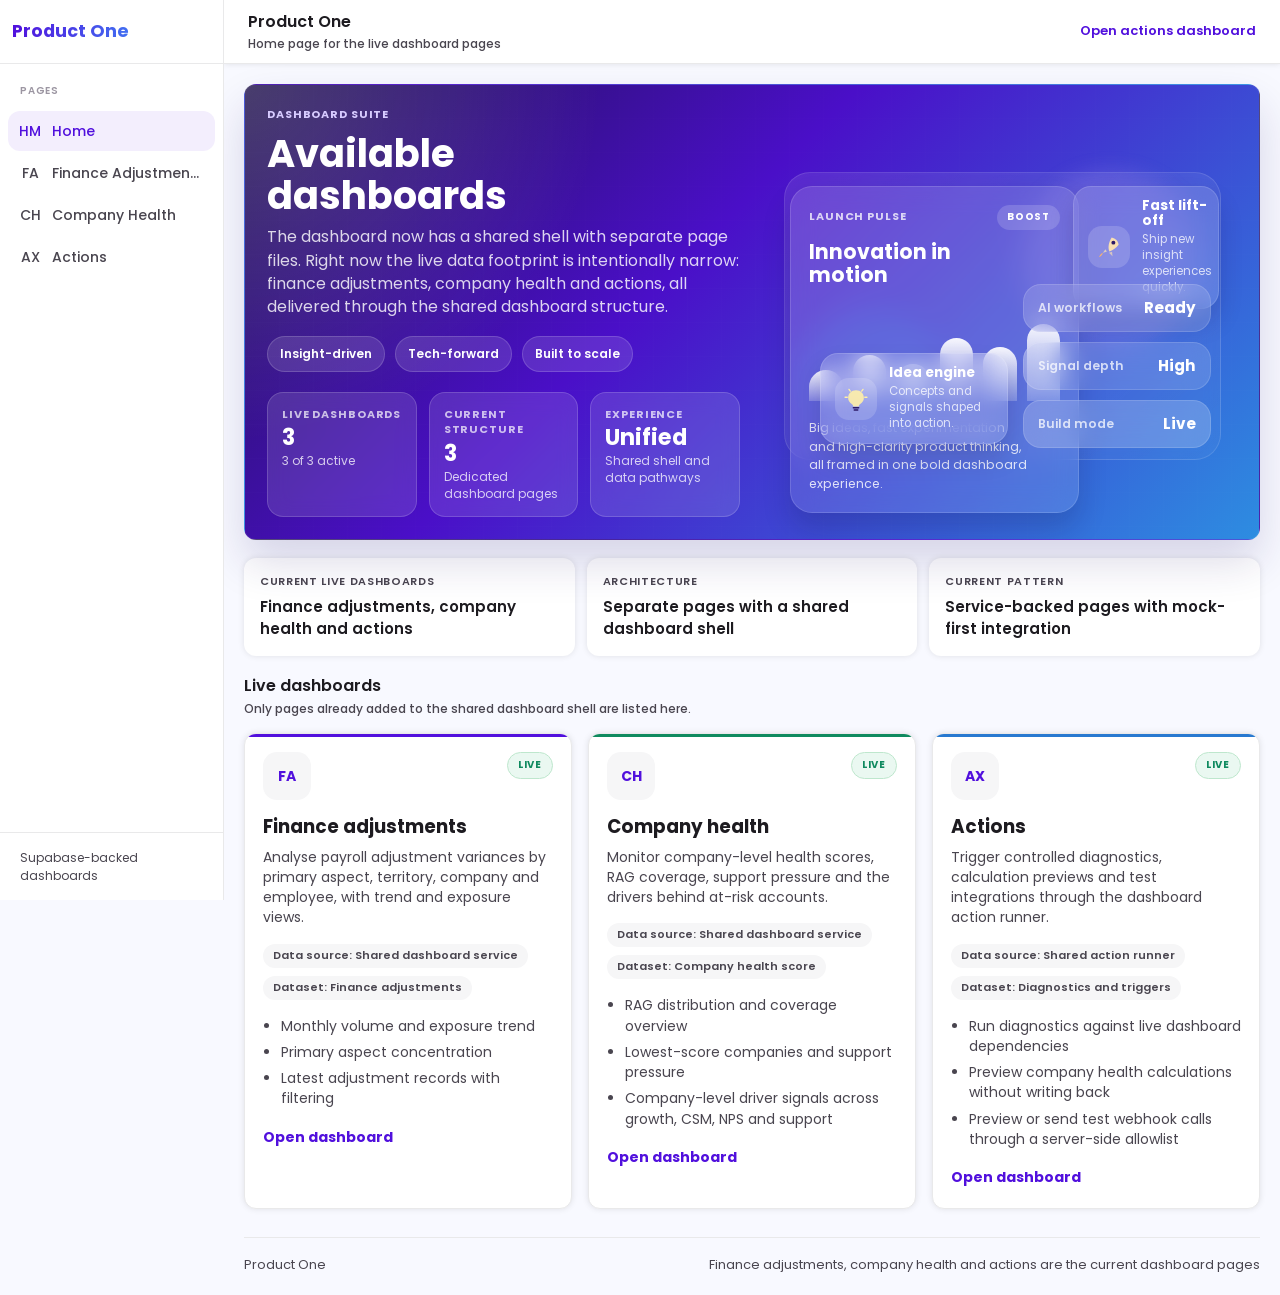
==== commit c68e2b97: "action-center-release" ====
--- a/index.html
+++ b/index.html
@@ -18,7 +18,7 @@
         <div class="logo">Product One</div>
         <div class="header-sub">Home page for the live dashboard pages</div>
       </div>
-      <a class="header-link" href="company-health.html">Open company health dashboard</a>
+      <a class="header-link" href="actions.html">Open actions dashboard</a>
     </header>
     <section class="app-main">
       <div class="tab-content">
@@ -27,7 +27,7 @@
             <div class="eyebrow">Dashboard suite</div>
             <h1 class="page-hero-title">Available dashboards</h1>
             <p class="page-hero-copy">
-              The dashboard now has a shared shell with separate page files. Right now the live data footprint is intentionally narrow: finance adjustments and company health, both delivered through the shared dashboard structure.
+              The dashboard now has a shared shell with separate page files. Right now the live data footprint is intentionally narrow: finance adjustments, company health and actions, all delivered through the shared dashboard structure.
             </p>
             <div class="home-banner-tag-row">
               <span class="home-banner-tag">Insight-driven</span>
@@ -112,7 +112,7 @@
         <section class="info-strip">
           <div class="info-strip-item">
             <span class="info-strip-label">Current live dashboards</span>
-            <span class="info-strip-value">Finance adjustments and company health</span>
+            <span class="info-strip-value">Finance adjustments, company health and actions</span>
           </div>
           <div class="info-strip-item">
             <span class="info-strip-label">Architecture</span>
@@ -135,7 +135,7 @@
 
         <section class="home-footer-note">
           <span>Product One</span>
-          <span>Finance adjustments and company health are the current dashboard pages</span>
+          <span>Finance adjustments, company health and actions are the current dashboard pages</span>
         </section>
       </div>
     </section>
@@ -170,18 +170,26 @@
     .map(page => {
       const meta = page.id === 'company-health'
         ? ['Data source: Shared dashboard service', 'Dataset: Company health score']
-        : ['Data source: Shared dashboard service', 'Dataset: Finance adjustments'];
+        : page.id === 'actions'
+          ? ['Data source: Shared action runner', 'Dataset: Diagnostics and triggers']
+          : ['Data source: Shared dashboard service', 'Dataset: Finance adjustments'];
       const highlights = page.id === 'company-health'
         ? [
             'RAG distribution and coverage overview',
             'Lowest-score companies and support pressure',
             'Company-level driver signals across growth, CSM, NPS and support',
           ]
-        : [
-            'Monthly volume and exposure trend',
-            'Primary aspect concentration',
-            'Latest adjustment records with filtering',
-          ];
+        : page.id === 'actions'
+          ? [
+              'Run diagnostics against live dashboard dependencies',
+              'Preview company health calculations without writing back',
+              'Preview or send test webhook calls through a server-side allowlist',
+            ]
+          : [
+              'Monthly volume and exposure trend',
+              'Primary aspect concentration',
+              'Latest adjustment records with filtering',
+            ];
       return `
         <article class="dashboard-card ${page.accentClass}">
           <div class="dashboard-card-top">
--- a/styles.css
+++ b/styles.css
@@ -642,6 +642,191 @@
 }
 .dashboard-card-link.muted{
   color:var(--text-disabled);
+}
+.action-card-grid{
+  display:grid;
+  grid-template-columns:repeat(auto-fit,minmax(280px,1fr));
+  gap:16px;
+  margin-bottom:18px;
+}
+.action-card{
+  background:var(--bg-paper);
+  border-radius:var(--radius);
+  padding:18px;
+  border:1px solid var(--surface-high);
+  box-shadow:var(--shadow-elevation);
+  display:flex;
+  flex-direction:column;
+  gap:14px;
+}
+.action-card-header{
+  display:flex;
+  align-items:flex-start;
+  justify-content:space-between;
+  gap:12px;
+}
+.action-card-eyebrow{
+  font-size:0.6875rem;
+  font-weight:700;
+  color:var(--text-secondary);
+  letter-spacing:.08em;
+  text-transform:uppercase;
+  margin-bottom:6px;
+}
+.action-card-title{
+  font-size:1.15rem;
+  line-height:1.2;
+}
+.action-card-copy{
+  color:var(--text-secondary);
+  font-size:0.875rem;
+  line-height:1.55;
+}
+.action-status-pill,
+.result-status-pill{
+  display:inline-flex;
+  align-items:center;
+  justify-content:center;
+  padding:5px 10px;
+  border-radius:999px;
+  font-size:0.625rem;
+  font-weight:700;
+  text-transform:uppercase;
+  letter-spacing:.08em;
+}
+.impact-safe{
+  color:#0F8A5F;
+  background:#EAF8F1;
+  border:1px solid #BEE7CD;
+}
+.impact-internal{
+  color:#4E3AA5;
+  background:#F1EBFF;
+  border:1px solid #D5C7FF;
+}
+.impact-integration{
+  color:#2879D0;
+  background:#EAF5FF;
+  border:1px solid #BFDDFF;
+}
+.action-tag-row{
+  display:flex;
+  flex-wrap:wrap;
+  gap:8px;
+}
+.action-tag{
+  display:inline-flex;
+  align-items:center;
+  padding:4px 10px;
+  border-radius:999px;
+  background:var(--surface-low);
+  color:var(--text-secondary);
+  font-size:0.6875rem;
+  font-weight:600;
+}
+.action-btn-row{
+  display:flex;
+  flex-wrap:wrap;
+  gap:10px;
+}
+.action-btn{
+  border:none;
+  cursor:pointer;
+  border-radius:var(--radius-sm);
+  padding:10px 14px;
+  background:var(--color-primary-main);
+  color:#fff;
+  font-family:var(--font);
+  font-size:0.8125rem;
+  font-weight:600;
+  transition:transform .12s ease, opacity .12s ease, background .12s ease;
+}
+.action-btn:hover{transform:translateY(-1px)}
+.action-btn.secondary{
+  background:var(--surface-low);
+  color:var(--text-primary);
+  border:1px solid var(--surface-highest);
+}
+.action-btn:disabled{
+  opacity:0.55;
+  cursor:not-allowed;
+  transform:none;
+}
+.action-card-footer{
+  margin-top:auto;
+  padding-top:12px;
+  border-top:1px solid var(--surface-high);
+}
+.action-card-footer-label{
+  display:block;
+  font-size:0.6875rem;
+  font-weight:600;
+  letter-spacing:.06em;
+  text-transform:uppercase;
+  color:var(--text-secondary);
+  margin-bottom:6px;
+}
+.action-card-footer-line{
+  display:flex;
+  align-items:center;
+  gap:8px;
+  flex-wrap:wrap;
+  color:var(--text-secondary);
+  font-size:0.8125rem;
+}
+.action-result-panel{
+  margin-bottom:0;
+}
+.action-result-stack{
+  display:flex;
+  flex-direction:column;
+  gap:14px;
+}
+.action-result-meta{
+  display:grid;
+  grid-template-columns:repeat(auto-fit,minmax(140px,1fr));
+  gap:12px;
+}
+.action-result-label{
+  font-size:0.6875rem;
+  font-weight:600;
+  text-transform:uppercase;
+  letter-spacing:.08em;
+  color:var(--text-secondary);
+  margin-bottom:4px;
+}
+.action-result-value{
+  color:var(--text-primary);
+  font-size:0.875rem;
+  font-weight:600;
+}
+.action-result-message-row{
+  display:flex;
+  align-items:center;
+  flex-wrap:wrap;
+  gap:10px;
+  color:var(--text-secondary);
+  font-size:0.875rem;
+}
+.result-status-pill.pos{
+  color:#0F8A5F;
+  background:#EAF8F1;
+  border:1px solid #BEE7CD;
+}
+.result-status-pill.neg{
+  color:#C23B2A;
+  background:#FFF0EE;
+  border:1px solid #F7C5BE;
+}
+.action-result-code{
+  margin:0;
+  padding:14px;
+  border-radius:14px;
+  background:#15122A;
+  color:#E6E0FF;
+  font-size:0.75rem;
+  line-height:1.55;
+  overflow:auto;
 }
 .status-pill{
   display:inline-flex;
@@ -810,6 +995,9 @@
     right:18px;
     width:170px;
   }
+  .action-btn-row{
+    flex-direction:column;
+  }
   .dashboard-card-grid,
   .dashboard-card-grid.single-card{grid-template-columns:1fr}
   .kpi-grid{grid-template-columns:repeat(auto-fit,minmax(140px,1fr))}
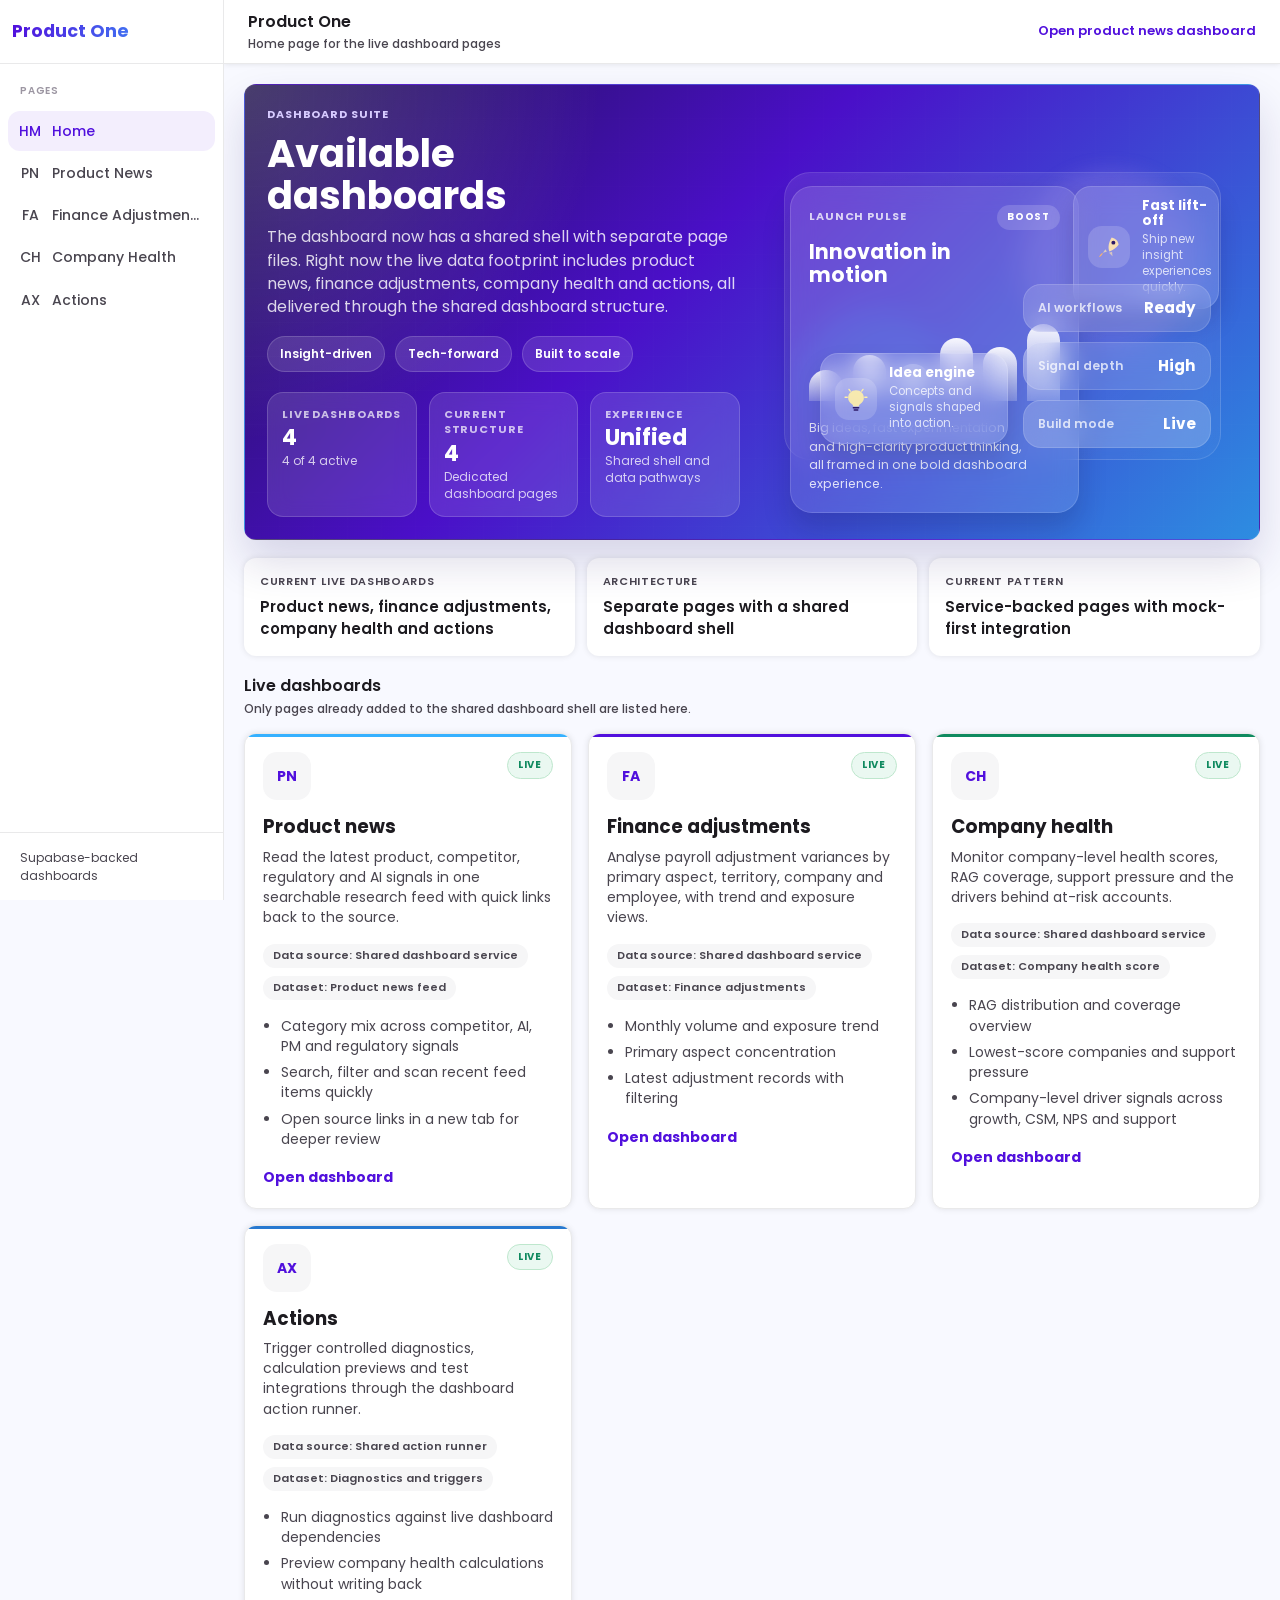
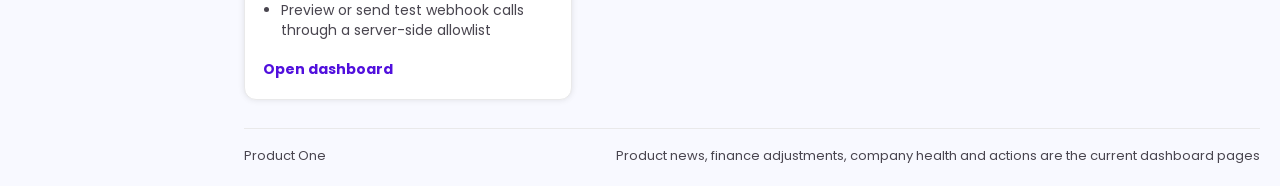
==== commit cf1e5911: "product_news" ====
--- a/index.html
+++ b/index.html
@@ -18,7 +18,7 @@
         <div class="logo">Product One</div>
         <div class="header-sub">Home page for the live dashboard pages</div>
       </div>
-      <a class="header-link" href="actions.html">Open actions dashboard</a>
+      <a class="header-link" href="product-news.html">Open product news dashboard</a>
     </header>
     <section class="app-main">
       <div class="tab-content">
@@ -27,7 +27,7 @@
             <div class="eyebrow">Dashboard suite</div>
             <h1 class="page-hero-title">Available dashboards</h1>
             <p class="page-hero-copy">
-              The dashboard now has a shared shell with separate page files. Right now the live data footprint is intentionally narrow: finance adjustments, company health and actions, all delivered through the shared dashboard structure.
+              The dashboard now has a shared shell with separate page files. Right now the live data footprint includes product news, finance adjustments, company health and actions, all delivered through the shared dashboard structure.
             </p>
             <div class="home-banner-tag-row">
               <span class="home-banner-tag">Insight-driven</span>
@@ -112,7 +112,7 @@
         <section class="info-strip">
           <div class="info-strip-item">
             <span class="info-strip-label">Current live dashboards</span>
-            <span class="info-strip-value">Finance adjustments, company health and actions</span>
+            <span class="info-strip-value">Product news, finance adjustments, company health and actions</span>
           </div>
           <div class="info-strip-item">
             <span class="info-strip-label">Architecture</span>
@@ -135,7 +135,7 @@
 
         <section class="home-footer-note">
           <span>Product One</span>
-          <span>Finance adjustments, company health and actions are the current dashboard pages</span>
+          <span>Product news, finance adjustments, company health and actions are the current dashboard pages</span>
         </section>
       </div>
     </section>
@@ -168,12 +168,20 @@
   const cards = window.DASHBOARD_PAGES
     .filter(page => page.id !== 'home')
     .map(page => {
-      const meta = page.id === 'company-health'
+      const meta = page.id === 'product-news'
+        ? ['Data source: Shared dashboard service', 'Dataset: Product news feed']
+        : page.id === 'company-health'
         ? ['Data source: Shared dashboard service', 'Dataset: Company health score']
         : page.id === 'actions'
           ? ['Data source: Shared action runner', 'Dataset: Diagnostics and triggers']
           : ['Data source: Shared dashboard service', 'Dataset: Finance adjustments'];
-      const highlights = page.id === 'company-health'
+      const highlights = page.id === 'product-news'
+        ? [
+            'Category mix across competitor, AI, PM and regulatory signals',
+            'Search, filter and scan recent feed items quickly',
+            'Open source links in a new tab for deeper review',
+          ]
+        : page.id === 'company-health'
         ? [
             'RAG distribution and coverage overview',
             'Lowest-score companies and support pressure',
--- a/styles.css
+++ b/styles.css
@@ -642,6 +642,173 @@
 }
 .dashboard-card-link.muted{
   color:var(--text-disabled);
+}
+.news-card-grid{
+  display:grid;
+  grid-template-columns:repeat(auto-fit,minmax(260px,1fr));
+  gap:16px;
+  margin-bottom:18px;
+}
+.news-card{
+  background:var(--bg-paper);
+  border-radius:var(--radius);
+  padding:18px;
+  border:1px solid var(--surface-high);
+  box-shadow:var(--shadow-elevation);
+  display:flex;
+  flex-direction:column;
+  gap:12px;
+}
+.news-card-top{
+  display:flex;
+  align-items:flex-start;
+  justify-content:space-between;
+  gap:12px;
+}
+.news-card-title{
+  font-size:1rem;
+  line-height:1.35;
+  color:var(--text-primary);
+}
+.news-card-meta{
+  display:flex;
+  flex-wrap:wrap;
+  gap:8px;
+}
+.news-card-summary,
+.news-card-insight{
+  color:var(--text-secondary);
+  font-size:0.8125rem;
+  line-height:1.58;
+}
+.news-card-insight{
+  color:var(--text-primary);
+  background:var(--surface-low);
+  border-radius:14px;
+  padding:12px 14px;
+}
+.news-card-footer{
+  margin-top:auto;
+  display:flex;
+  align-items:center;
+  justify-content:space-between;
+  gap:10px;
+  flex-wrap:wrap;
+}
+.news-link{
+  display:inline-flex;
+  align-items:center;
+  gap:6px;
+  color:var(--color-primary-main);
+  text-decoration:none;
+  font-size:0.8125rem;
+  font-weight:700;
+}
+.news-link:hover{text-decoration:underline}
+.category-badge{
+  display:inline-flex;
+  align-items:center;
+  padding:5px 10px;
+  border-radius:999px;
+  font-size:0.625rem;
+  font-weight:700;
+  letter-spacing:.08em;
+  text-transform:uppercase;
+}
+.category-badge.regulatory{
+  color:#0F8A5F;
+  background:#EAF8F1;
+  border:1px solid #BEE7CD;
+}
+.category-badge.competitor{
+  color:#2879D0;
+  background:#EAF5FF;
+  border:1px solid #BFDDFF;
+}
+.category-badge.ai{
+  color:#4E3AA5;
+  background:#F1EBFF;
+  border:1px solid #D5C7FF;
+}
+.category-badge.pm{
+  color:#B56B00;
+  background:#FFF5E6;
+  border:1px solid #FFD8A7;
+}
+.category-badge.general{
+  color:var(--text-secondary);
+  background:var(--surface-low);
+  border:1px solid var(--surface-high);
+}
+.news-pill-row{
+  display:flex;
+  flex-wrap:wrap;
+  gap:8px;
+}
+.news-pill{
+  display:inline-flex;
+  align-items:center;
+  padding:4px 10px;
+  border-radius:999px;
+  background:var(--surface-low);
+  color:var(--text-secondary);
+  font-size:0.6875rem;
+  font-weight:600;
+}
+.news-table-headline{
+  white-space:normal!important;
+  min-width:260px;
+}
+.news-table-headline strong{
+  display:block;
+  margin-bottom:4px;
+}
+.news-table-headline span{
+  display:block;
+  color:var(--text-secondary);
+  font-size:0.75rem;
+  line-height:1.45;
+}
+.table-source-link{
+  color:var(--color-primary-main);
+  text-decoration:none;
+  font-weight:600;
+}
+.table-source-link:hover{text-decoration:underline}
+.compact-stat-list{
+  display:grid;
+  grid-template-columns:repeat(auto-fit,minmax(150px,1fr));
+  gap:10px;
+}
+.compact-stat{
+  background:var(--surface-low);
+  border-radius:14px;
+  padding:12px 14px;
+}
+.compact-stat-label{
+  display:block;
+  color:var(--text-secondary);
+  font-size:0.6875rem;
+  font-weight:600;
+  text-transform:uppercase;
+  letter-spacing:.06em;
+  margin-bottom:4px;
+}
+.compact-stat-value{
+  color:var(--text-primary);
+  font-size:0.95rem;
+  font-weight:700;
+}
+.compact-stat-meta{
+  display:block;
+  color:var(--text-secondary);
+  font-size:0.75rem;
+  line-height:1.45;
+  margin-top:4px;
+}
+.empty-inline{
+  color:var(--text-secondary);
+  font-size:0.8125rem;
 }
 .action-card-grid{
   display:grid;
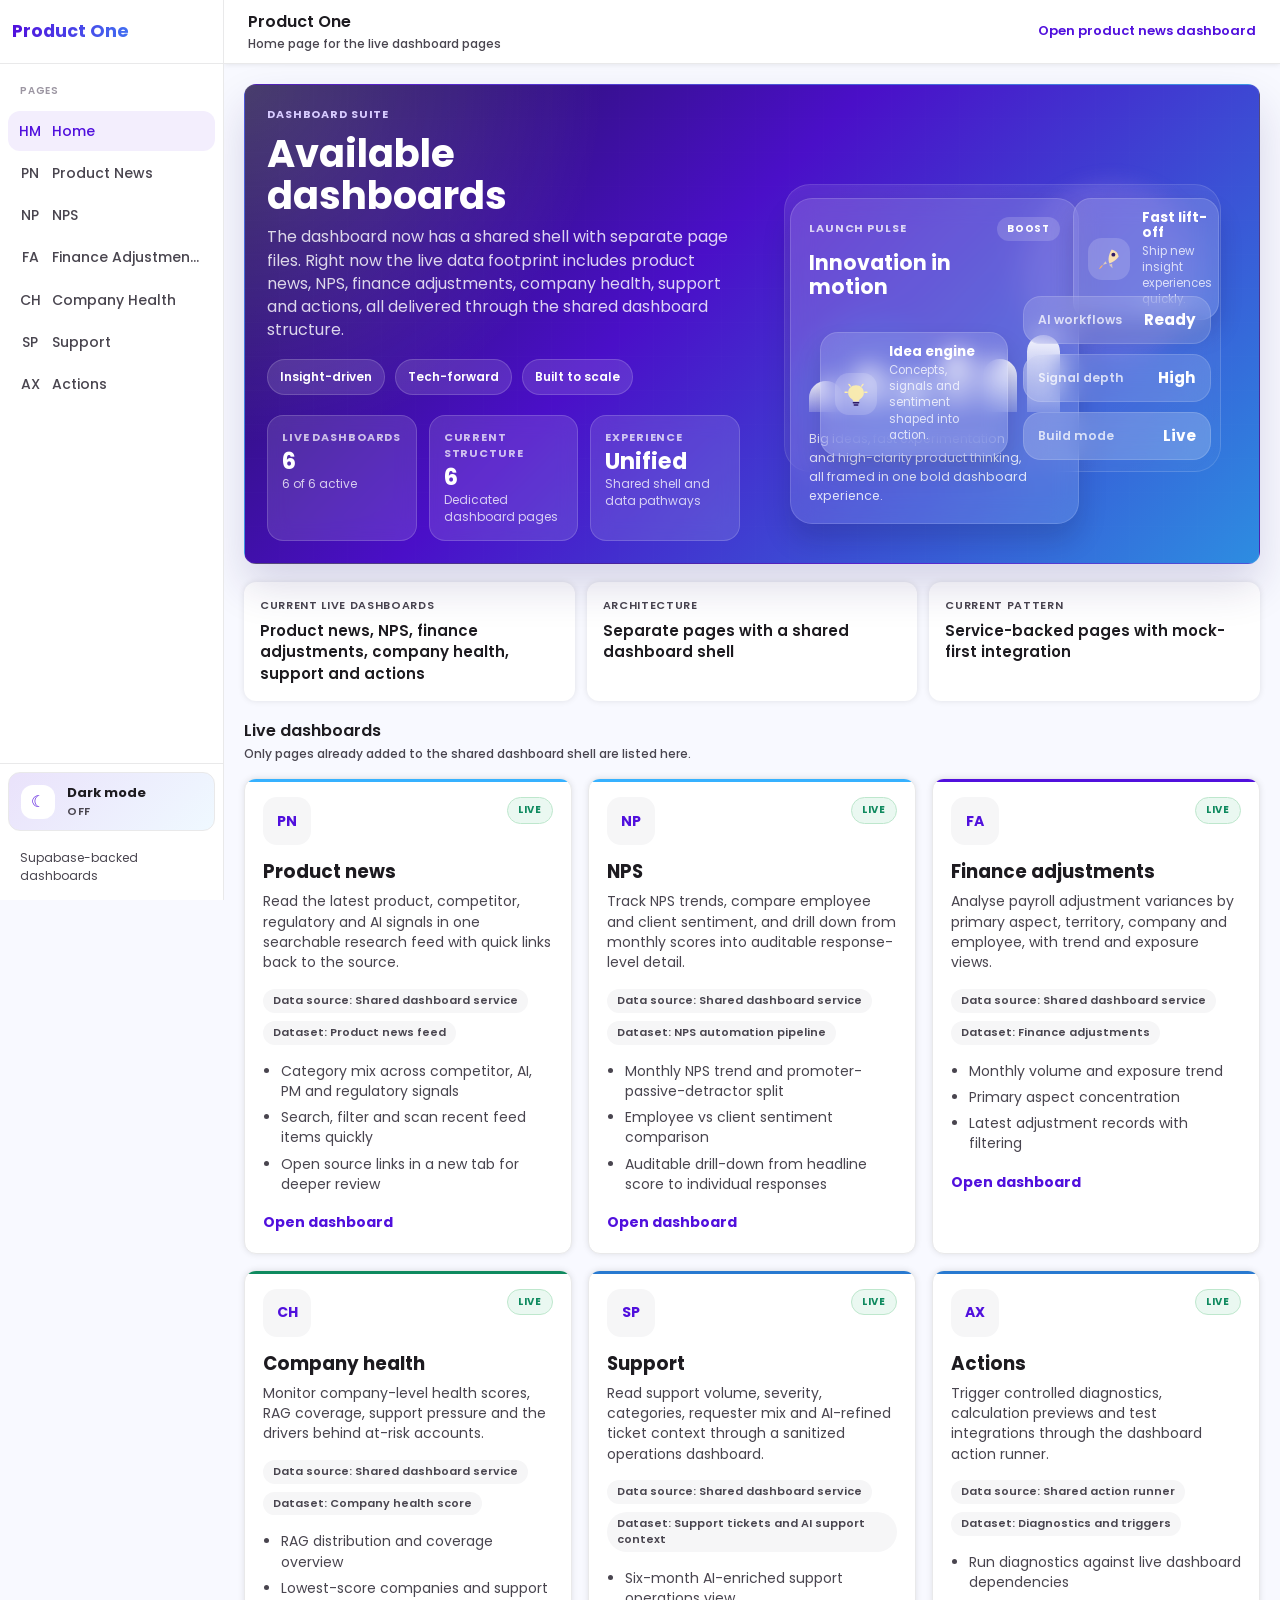
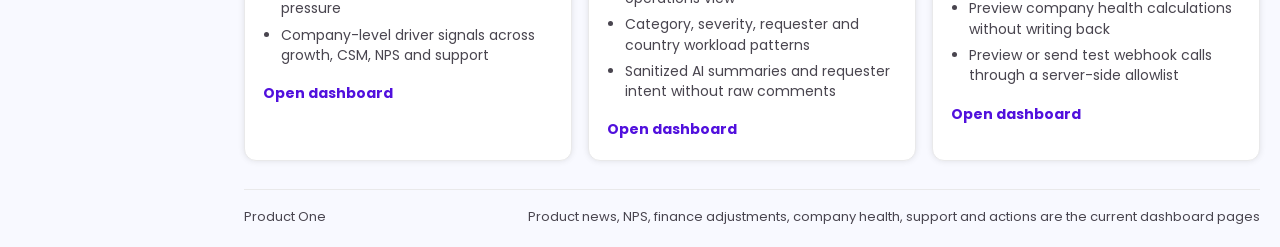
==== commit 2203a899: "push-support-tickets-nps" ====
--- a/index.html
+++ b/index.html
@@ -27,7 +27,7 @@
             <div class="eyebrow">Dashboard suite</div>
             <h1 class="page-hero-title">Available dashboards</h1>
             <p class="page-hero-copy">
-              The dashboard now has a shared shell with separate page files. Right now the live data footprint includes product news, finance adjustments, company health and actions, all delivered through the shared dashboard structure.
+              The dashboard now has a shared shell with separate page files. Right now the live data footprint includes product news, NPS, finance adjustments, company health, support and actions, all delivered through the shared dashboard structure.
             </p>
             <div class="home-banner-tag-row">
               <span class="home-banner-tag">Insight-driven</span>
@@ -88,7 +88,7 @@
               </div>
               <div class="banner-floating-copy">
                 <strong>Idea engine</strong>
-                <span>Concepts and signals shaped into action.</span>
+                <span>Concepts, signals and sentiment shaped into action.</span>
               </div>
             </div>
 
@@ -112,7 +112,7 @@
         <section class="info-strip">
           <div class="info-strip-item">
             <span class="info-strip-label">Current live dashboards</span>
-            <span class="info-strip-value">Product news, finance adjustments, company health and actions</span>
+            <span class="info-strip-value">Product news, NPS, finance adjustments, company health, support and actions</span>
           </div>
           <div class="info-strip-item">
             <span class="info-strip-label">Architecture</span>
@@ -135,7 +135,7 @@
 
         <section class="home-footer-note">
           <span>Product One</span>
-          <span>Product news, finance adjustments, company health and actions are the current dashboard pages</span>
+          <span>Product news, NPS, finance adjustments, company health, support and actions are the current dashboard pages</span>
         </section>
       </div>
     </section>
@@ -170,8 +170,12 @@
     .map(page => {
       const meta = page.id === 'product-news'
         ? ['Data source: Shared dashboard service', 'Dataset: Product news feed']
+        : page.id === 'nps'
+        ? ['Data source: Shared dashboard service', 'Dataset: NPS automation pipeline']
         : page.id === 'company-health'
         ? ['Data source: Shared dashboard service', 'Dataset: Company health score']
+        : page.id === 'support'
+        ? ['Data source: Shared dashboard service', 'Dataset: Support tickets and AI support context']
         : page.id === 'actions'
           ? ['Data source: Shared action runner', 'Dataset: Diagnostics and triggers']
           : ['Data source: Shared dashboard service', 'Dataset: Finance adjustments'];
@@ -181,11 +185,23 @@
             'Search, filter and scan recent feed items quickly',
             'Open source links in a new tab for deeper review',
           ]
+        : page.id === 'nps'
+        ? [
+            'Monthly NPS trend and promoter-passive-detractor split',
+            'Employee vs client sentiment comparison',
+            'Auditable drill-down from headline score to individual responses',
+          ]
         : page.id === 'company-health'
         ? [
             'RAG distribution and coverage overview',
             'Lowest-score companies and support pressure',
             'Company-level driver signals across growth, CSM, NPS and support',
+          ]
+        : page.id === 'support'
+        ? [
+            'Six-month AI-enriched support operations view',
+            'Category, severity, requester and country workload patterns',
+            'Sanitized AI summaries and requester intent without raw comments',
           ]
         : page.id === 'actions'
           ? [
--- a/styles.css
+++ b/styles.css
@@ -31,6 +31,38 @@
   --radius-chip:   16px;
 
   --font: 'Poppins', 'Roboto', sans-serif;
+
+  --chart-text: #49454F;
+  --chart-grid: #E9E9EA;
+  --chart-bar: #5110DDAA;
+  --chart-bar-border: #5110DD;
+  --chart-line: #36B1FF;
+  --chart-fill: #36B1FF22;
+}
+
+body[data-theme="dark"]{
+  --text-primary:#F6F4FB;
+  --text-secondary:#B6B3C7;
+  --text-disabled:#8A8597;
+
+  --bg-default:#0E1120;
+  --bg-paper:#171B2E;
+
+  --container-outline:#59607A;
+  --container-outline-variant:#373D54;
+  --surface-low:#1F2439;
+  --surface-high:#2A3148;
+  --surface-highest:#39405C;
+
+  --shadow-elevation:0px 14px 36px rgba(0,0,0,0.34);
+  --shadow-menu:0px 12px 30px rgba(0,0,0,0.28);
+
+  --chart-text:#D7D2E6;
+  --chart-grid:#363E56;
+  --chart-bar:#8B6CFFAA;
+  --chart-bar-border:#AF91EF;
+  --chart-line:#55C6FF;
+  --chart-fill:#55C6FF22;
 }
 
 *{box-sizing:border-box;margin:0;padding:0}
@@ -93,6 +125,56 @@
   transition:background .15s;
 }
 .sidebar-toggle:hover{background:var(--surface-low)}
+.theme-toggle{
+  width:100%;
+  border:none;
+  background:linear-gradient(135deg,rgba(81,16,221,0.12),rgba(54,177,255,0.08));
+  border:1px solid var(--surface-high);
+  border-radius:var(--radius);
+  padding:10px 12px;
+  display:flex;
+  align-items:center;
+  gap:12px;
+  cursor:pointer;
+  color:var(--text-primary);
+  transition:transform .12s ease, border-color .12s ease, background .12s ease;
+  margin-bottom:10px;
+}
+.theme-toggle:hover{
+  transform:translateY(-1px);
+  border-color:var(--container-outline);
+  background:linear-gradient(135deg,rgba(81,16,221,0.18),rgba(54,177,255,0.12));
+}
+.theme-toggle-icon{
+  width:34px;
+  height:34px;
+  display:inline-flex;
+  align-items:center;
+  justify-content:center;
+  border-radius:12px;
+  background:var(--bg-paper);
+  color:var(--color-primary-main);
+  font-size:1rem;
+  flex-shrink:0;
+}
+.theme-toggle-copy{
+  display:flex;
+  flex-direction:column;
+  align-items:flex-start;
+  min-width:0;
+}
+.theme-toggle-label{
+  font-size:0.8125rem;
+  font-weight:700;
+  color:var(--text-primary);
+}
+.theme-toggle-state{
+  font-size:0.6875rem;
+  font-weight:600;
+  color:var(--text-secondary);
+  letter-spacing:.06em;
+  text-transform:uppercase;
+}
 .sidebar-section-label{
   font-size:0.625rem;font-weight:600;
   color:var(--text-disabled);text-transform:uppercase;letter-spacing:.08em;
@@ -176,7 +258,16 @@
 .peak-val.neg{color:var(--color-error-main)}
 
 /* ── Charts ── */
-.charts-row{display:flex;gap:14px;margin-bottom:18px}
+.charts-row{display:flex;gap:14px;margin-bottom:18px;align-items:flex-start}
+.nps-primary-row{
+  display:grid;
+  grid-template-columns:minmax(360px,420px) minmax(0,1fr);
+  align-items:stretch;
+}
+.nps-primary-row .chart-card{
+  margin-bottom:0;
+  height:100%;
+}
 @media(max-width:900px){.charts-row{flex-direction:column}}
 .chart-card{
   background:var(--bg-paper);
@@ -216,6 +307,35 @@
   box-shadow:var(--shadow-elevation);
 }
 .page-hero.compact{padding:18px}
+.hero-stat-block{
+  min-width:220px;
+  align-self:flex-start;
+  background:rgba(255,255,255,0.78);
+  border:1px solid rgba(122,117,127,0.14);
+  border-radius:18px;
+  padding:14px 16px;
+  box-shadow:0 14px 28px rgba(81,16,221,0.08);
+}
+.hero-stat-kicker{
+  font-size:0.6875rem;
+  font-weight:700;
+  color:var(--text-secondary);
+  text-transform:uppercase;
+  letter-spacing:.08em;
+  margin:10px 0 4px;
+}
+.hero-stat-value{
+  font-size:1.125rem;
+  font-weight:700;
+  color:var(--text-primary);
+  line-height:1.2;
+}
+.hero-stat-meta{
+  margin-top:6px;
+  color:var(--text-secondary);
+  font-size:0.75rem;
+  line-height:1.5;
+}
 .home-banner{
   position:relative;
   overflow:hidden;
@@ -705,6 +825,313 @@
   font-weight:700;
 }
 .news-link:hover{text-decoration:underline}
+.product-news-tabs{
+  display:flex;
+  justify-content:space-between;
+  align-items:center;
+  gap:16px;
+  flex-wrap:wrap;
+  margin-bottom:18px;
+}
+.product-news-tabs-copy{
+  color:var(--text-secondary);
+  font-size:0.8125rem;
+  max-width:52ch;
+}
+.story-spotlight-grid{
+  display:grid;
+  grid-template-columns:repeat(auto-fit,minmax(260px,1fr));
+  gap:16px;
+  margin-bottom:18px;
+}
+.story-spotlight-card{
+  background:var(--bg-paper);
+  border-radius:var(--radius);
+  padding:18px;
+  border:1px solid var(--surface-high);
+  box-shadow:var(--shadow-elevation);
+  display:flex;
+  flex-direction:column;
+  gap:12px;
+}
+.story-spotlight-head{
+  display:flex;
+  align-items:flex-start;
+  justify-content:space-between;
+  gap:12px;
+}
+.story-spotlight-title{
+  font-size:1rem;
+  line-height:1.35;
+}
+.story-spotlight-summary{
+  color:var(--text-secondary);
+  font-size:0.8125rem;
+  line-height:1.6;
+}
+.story-spotlight-footer{
+  margin-top:auto;
+  display:flex;
+  align-items:center;
+  justify-content:space-between;
+  gap:10px;
+  flex-wrap:wrap;
+}
+.story-icon{
+  width:46px;
+  height:46px;
+  border-radius:16px;
+  display:inline-flex;
+  align-items:center;
+  justify-content:center;
+  flex-shrink:0;
+  border:1px solid transparent;
+}
+.story-icon svg{
+  width:22px;
+  height:22px;
+}
+.story-icon.regulatory{
+  color:#0F8A5F;
+  background:#EAF8F1;
+  border-color:#BEE7CD;
+}
+.story-icon.competitor{
+  color:#2879D0;
+  background:#EAF5FF;
+  border-color:#BFDDFF;
+}
+.story-icon.ai{
+  color:#4E3AA5;
+  background:#F1EBFF;
+  border-color:#D5C7FF;
+}
+.story-icon.pm{
+  color:#B56B00;
+  background:#FFF5E6;
+  border-color:#FFD8A7;
+}
+.story-icon.general{
+  color:var(--text-secondary);
+  background:var(--surface-low);
+  border-color:var(--surface-high);
+}
+.feed-list{
+  display:flex;
+  flex-direction:column;
+  gap:14px;
+}
+.feed-item{
+  background:var(--bg-paper);
+  border-radius:var(--radius);
+  padding:18px 20px;
+  border:1px solid var(--surface-high);
+  box-shadow:var(--shadow-elevation);
+}
+.feed-item-head{
+  display:flex;
+  align-items:flex-start;
+  justify-content:space-between;
+  gap:16px;
+}
+.feed-item-main{
+  display:flex;
+  gap:14px;
+  flex:1;
+  min-width:0;
+}
+.feed-item-body{
+  flex:1;
+  min-width:0;
+}
+.feed-item-topline{
+  display:flex;
+  align-items:flex-start;
+  gap:12px;
+  justify-content:space-between;
+  flex-wrap:wrap;
+  margin-bottom:8px;
+}
+.feed-item-title{
+  font-size:1.05rem;
+  line-height:1.35;
+  color:var(--text-primary);
+}
+.feed-item-meta{
+  display:flex;
+  flex-wrap:wrap;
+  gap:8px;
+  margin-bottom:10px;
+}
+.feed-item-summary{
+  color:var(--text-secondary);
+  font-size:0.875rem;
+  line-height:1.65;
+}
+.feed-item-side{
+  min-width:160px;
+  display:flex;
+  flex-direction:column;
+  align-items:flex-end;
+  gap:10px;
+}
+.feed-item-side .news-pill{
+  white-space:nowrap;
+}
+.feed-item-actions{
+  display:flex;
+  align-items:center;
+  justify-content:flex-end;
+  gap:10px;
+  flex-wrap:wrap;
+}
+.feed-item-link{
+  display:inline-flex;
+  align-items:center;
+  gap:6px;
+  color:var(--color-primary-main);
+  text-decoration:none;
+  font-size:0.8125rem;
+  font-weight:700;
+}
+.feed-item-link:hover{text-decoration:underline}
+.feed-item-toggle{
+  border:none;
+  background:var(--surface-low);
+  color:var(--text-primary);
+  border-radius:999px;
+  padding:8px 12px;
+  font-size:0.75rem;
+  font-weight:700;
+  cursor:pointer;
+}
+.feed-item-toggle:hover{
+  background:var(--surface-high);
+}
+.feed-item-details{
+  margin-top:14px;
+  padding-top:14px;
+  border-top:1px solid var(--surface-high);
+  display:grid;
+  grid-template-columns:repeat(auto-fit,minmax(180px,1fr));
+  gap:12px;
+}
+.feed-detail-card{
+  background:var(--surface-low);
+  border-radius:14px;
+  padding:12px 14px;
+}
+.feed-detail-label{
+  display:block;
+  color:var(--text-secondary);
+  font-size:0.6875rem;
+  font-weight:700;
+  letter-spacing:.08em;
+  text-transform:uppercase;
+  margin-bottom:4px;
+}
+.feed-detail-value{
+  color:var(--text-primary);
+  font-size:0.8125rem;
+  line-height:1.55;
+}
+.feed-item-insight{
+  grid-column:1 / -1;
+}
+.feed-item-insight .feed-detail-value{
+  color:var(--text-secondary);
+}
+.support-insight-grid{
+  display:grid;
+  grid-template-columns:repeat(auto-fit,minmax(280px,1fr));
+  gap:14px;
+  margin-bottom:18px;
+}
+.support-insight-card{
+  background:var(--bg-paper);
+  border:1px solid var(--surface-high);
+  border-radius:var(--radius);
+  padding:16px;
+  box-shadow:var(--shadow-elevation);
+  display:flex;
+  flex-direction:column;
+  gap:12px;
+}
+.support-insight-head{
+  display:flex;
+  align-items:flex-start;
+  justify-content:space-between;
+  gap:12px;
+}
+.support-insight-title{
+  font-size:0.9375rem;
+  font-weight:700;
+  color:var(--text-primary);
+  margin-bottom:6px;
+}
+.support-insight-meta{
+  display:flex;
+  gap:6px;
+  flex-wrap:wrap;
+  font-size:0.6875rem;
+  color:var(--text-secondary);
+  font-weight:600;
+}
+.support-insight-copy{
+  color:var(--text-primary);
+  font-size:0.8125rem;
+  line-height:1.55;
+}
+.support-intent-box{
+  background:var(--surface-low);
+  border:1px solid var(--surface-high);
+  border-radius:var(--radius-sm);
+  padding:10px 12px;
+}
+.support-intent-box span,
+.support-note-card span{
+  display:block;
+  color:var(--text-secondary);
+  font-size:0.6875rem;
+  font-weight:700;
+  text-transform:uppercase;
+  letter-spacing:.06em;
+  margin-bottom:4px;
+}
+.support-intent-box strong{
+  color:var(--text-primary);
+  font-size:0.8125rem;
+  line-height:1.45;
+}
+.support-insight-foot{
+  display:flex;
+  flex-wrap:wrap;
+  gap:6px;
+  margin-top:auto;
+}
+.support-note-grid{
+  display:grid;
+  grid-template-columns:repeat(auto-fit,minmax(160px,1fr));
+  gap:12px;
+  margin-bottom:14px;
+}
+.support-note-card{
+  background:var(--surface-low);
+  border:1px solid var(--surface-high);
+  border-radius:var(--radius-sm);
+  padding:12px;
+}
+.support-note-card strong{
+  color:var(--text-primary);
+  font-size:1.25rem;
+}
+.support-note-list{
+  margin:0;
+  padding-left:18px;
+  color:var(--text-secondary);
+  font-size:0.8125rem;
+  line-height:1.7;
+}
 .category-badge{
   display:inline-flex;
   align-items:center;
@@ -809,6 +1236,60 @@
 .empty-inline{
   color:var(--text-secondary);
   font-size:0.8125rem;
+}
+body[data-theme="dark"] .category-badge.regulatory,
+body[data-theme="dark"] .story-icon.regulatory{
+  color:#7BE1AF;
+  background:#163529;
+  border-color:#24513F;
+}
+body[data-theme="dark"] .category-badge.competitor,
+body[data-theme="dark"] .story-icon.competitor{
+  color:#8FCAFF;
+  background:#112B43;
+  border-color:#23486B;
+}
+body[data-theme="dark"] .category-badge.ai,
+body[data-theme="dark"] .story-icon.ai{
+  color:#D7C6FF;
+  background:#271D4A;
+  border-color:#40306E;
+}
+body[data-theme="dark"] .category-badge.pm,
+body[data-theme="dark"] .story-icon.pm{
+  color:#FFD38C;
+  background:#3B2A13;
+  border-color:#65441E;
+}
+body[data-theme="dark"] .home-banner{
+  box-shadow:0 22px 44px rgba(0, 0, 0, 0.34);
+}
+body[data-theme="dark"] .theme-toggle-icon{
+  background:#111526;
+}
+body[data-theme="dark"] .page-hero:not(.home-banner){
+  background:
+    radial-gradient(circle at top right, rgba(99,132,255,0.12), transparent 32%),
+    linear-gradient(135deg, #1B2034 0%, #171B2E 52%, #182237 100%);
+  border-color:#303752;
+  box-shadow:0 20px 36px rgba(0,0,0,0.28);
+}
+body[data-theme="dark"] .page-hero:not(.home-banner) .page-hero-copy{
+  color:#C7C1D8;
+}
+body[data-theme="dark"] .page-hero:not(.home-banner) .eyebrow{
+  color:#CDBDFF;
+}
+body[data-theme="dark"] .hero-stat-block{
+  background:rgba(11,15,29,0.46);
+  border-color:#3B4561;
+  box-shadow:none;
+}
+body[data-theme="dark"] .hero-stat-kicker{
+  color:#A9A2BC;
+}
+body[data-theme="dark"] .hero-stat-meta{
+  color:#B8B3C8;
 }
 .action-card-grid{
   display:grid;
@@ -1104,6 +1585,256 @@
   background-repeat:no-repeat;background-position:right 10px center;
   transition:border-color .15s;
 }
+.f-input{
+  background:var(--bg-paper);
+  border:1px solid var(--container-outline-variant);
+  color:var(--text-primary);
+  padding:8px 10px;
+  border-radius:var(--radius-sm);
+  font-size:0.8125rem;
+  font-family:var(--font);
+}
+.f-input::placeholder{color:var(--text-disabled)}
+.nps-toolbar{
+  align-items:flex-end;
+  margin-bottom:14px;
+}
+.nps-toolbar-control{
+  min-width:220px;
+  max-width:240px;
+}
+.nps-headline-card{
+  flex:0.78;
+  min-width:360px;
+  min-height:356px;
+}
+.nps-chart-main{flex:2.05}
+.nps-chart-side{flex:0.85}
+.nps-headline-layout{
+  min-height:302px;
+  display:flex;
+  flex-direction:column;
+  gap:12px;
+  align-items:flex-start;
+  justify-content:center;
+}
+.nps-headline-copy{
+  width:100%;
+}
+.nps-gauge-layout{
+  display:flex;
+  flex-direction:column;
+  gap:0;
+  align-items:flex-start;
+}
+.nps-gauge-wrap{
+  width:260px;
+  max-width:100%;
+  margin:2px auto 0;
+  text-align:center;
+}
+.nps-gauge-svg{
+  width:100%;
+  height:auto;
+  display:block;
+  margin-top:2px;
+}
+.nps-gauge-score-block{
+  text-align:center;
+  margin-bottom:-6px;
+}
+.nps-gauge-score{
+  font-size:2rem;
+  font-weight:700;
+  line-height:1;
+}
+.nps-gauge-score-label{
+  margin-top:3px;
+  font-size:0.7rem;
+  font-weight:700;
+  color:var(--text-secondary);
+  text-transform:uppercase;
+  letter-spacing:.08em;
+}
+.nps-gauge-score-meta{
+  margin-top:3px;
+  font-size:0.7rem;
+  line-height:1.35;
+  color:var(--text-secondary);
+}
+.nps-detail-grid{
+  display:grid;
+  grid-template-columns:repeat(3,minmax(0,1fr));
+  gap:8px;
+}
+.nps-detail-strip{
+  grid-template-columns:repeat(6,minmax(0,1fr));
+  margin-bottom:18px;
+}
+.nps-mini-kpi{
+  border-radius:12px;
+  padding:8px 10px;
+  background:var(--surface-low);
+}
+.nps-mini-kpi span{
+  display:block;
+  font-size:0.6875rem;
+  font-weight:700;
+  text-transform:uppercase;
+  letter-spacing:.08em;
+  margin-bottom:4px;
+}
+.nps-mini-kpi strong{
+  font-size:1.1rem;
+  line-height:1;
+}
+.nps-mini-kpi.promoter span,
+.nps-mini-kpi.promoter strong{color:#0F8A5F}
+.nps-mini-kpi.passive span,
+.nps-mini-kpi.passive strong{color:#B56B00}
+.nps-mini-kpi.detractor span,
+.nps-mini-kpi.detractor strong{color:#C23B2A}
+.nps-headline-copy p{
+  color:var(--text-secondary);
+  font-size:0.875rem;
+  line-height:1.65;
+  margin:0;
+}
+.nps-segment-grid{
+  display:grid;
+  grid-template-columns:repeat(auto-fit,minmax(200px,1fr));
+  gap:14px;
+  margin-bottom:18px;
+}
+.nps-segment-card{
+  background:var(--bg-paper);
+  border:1px solid var(--surface-high);
+  border-radius:var(--radius);
+  padding:18px;
+  box-shadow:var(--shadow-elevation);
+}
+.nps-segment-card.leader{
+  border-color:#BFD7FF;
+  box-shadow:0 14px 28px rgba(40,121,208,0.12);
+}
+.nps-segment-top{
+  display:flex;
+  align-items:center;
+  justify-content:space-between;
+  gap:12px;
+  margin-bottom:12px;
+}
+.nps-segment-label{
+  font-size:0.75rem;
+  font-weight:700;
+  color:var(--text-secondary);
+  text-transform:uppercase;
+  letter-spacing:.08em;
+}
+.nps-segment-score{
+  font-size:2rem;
+  line-height:1;
+  font-weight:700;
+  margin-bottom:8px;
+}
+.nps-segment-meta{
+  color:var(--text-secondary);
+  font-size:0.8125rem;
+}
+.nps-badge{
+  display:inline-flex;
+  align-items:center;
+  justify-content:center;
+  padding:4px 10px;
+  border-radius:999px;
+  font-size:0.6875rem;
+  font-weight:700;
+}
+.nps-badge.promoter{
+  color:#0F8A5F;
+  background:#EAF8F1;
+  border:1px solid #BEE7CD;
+}
+.nps-badge.passive{
+  color:#B56B00;
+  background:#FFF5E6;
+  border:1px solid #FFD8A7;
+}
+.nps-badge.detractor{
+  color:#C23B2A;
+  background:#FFF0EE;
+  border:1px solid #F7C5BE;
+}
+.nps-badge.neutral{
+  color:var(--text-secondary);
+  background:var(--surface-low);
+  border:1px solid var(--surface-high);
+}
+.nps-reason-cell{
+  white-space:normal!important;
+  max-width:340px;
+  color:var(--text-secondary)!important;
+  line-height:1.55;
+}
+.nps-coverage-grid{
+  display:grid;
+  grid-template-columns:repeat(auto-fit,minmax(200px,1fr));
+  gap:14px;
+  margin-bottom:18px;
+}
+.nps-coverage-card{
+  background:var(--bg-paper);
+  border:1px solid var(--surface-high);
+  border-radius:var(--radius);
+  padding:16px;
+  box-shadow:var(--shadow-elevation);
+}
+.nps-coverage-top{
+  display:flex;
+  align-items:center;
+  justify-content:space-between;
+  gap:12px;
+  margin-bottom:10px;
+  font-size:0.8125rem;
+  color:var(--text-secondary);
+}
+.nps-coverage-top strong{
+  color:var(--text-primary);
+  font-size:1rem;
+}
+.nps-coverage-bar{
+  height:10px;
+  border-radius:999px;
+  background:var(--surface-low);
+  overflow:hidden;
+  margin-bottom:8px;
+}
+.nps-coverage-bar span{
+  display:block;
+  height:100%;
+  border-radius:999px;
+  background:linear-gradient(90deg,var(--color-primary-main),var(--color-secondary-main));
+}
+.nps-coverage-meta{
+  color:var(--text-secondary);
+  font-size:0.75rem;
+}
+
+body[data-theme="dark"] .nps-badge.promoter{
+  color:#7BE1AF;
+  background:#163529;
+  border-color:#24513F;
+}
+body[data-theme="dark"] .nps-badge.passive{
+  color:#FFD38C;
+  background:#3B2A13;
+  border-color:#65441E;
+}
+body[data-theme="dark"] .nps-badge.detractor{
+  color:#FFB3A6;
+  background:#40201E;
+  border-color:#6A2F2B;
+}
 
 @media(max-width:1200px){
   .sidebar.open{width:208px}
@@ -1164,6 +1895,47 @@
   }
   .action-btn-row{
     flex-direction:column;
+  }
+  .product-news-tabs{
+    align-items:flex-start;
+  }
+  .feed-item-head,
+  .feed-item-main{
+    flex-direction:column;
+  }
+  .feed-item-side{
+    width:100%;
+    min-width:0;
+    align-items:flex-start;
+  }
+  .feed-item-actions{
+    justify-content:flex-start;
+  }
+  .nps-chart-main,
+  .nps-chart-side{
+    flex:auto;
+  }
+  .nps-primary-row{
+    display:flex;
+  }
+  .nps-headline-card{
+    min-width:0;
+  }
+  .nps-toolbar{
+    align-items:flex-start;
+  }
+  .nps-toolbar-control{
+    width:100%;
+    max-width:none;
+  }
+  .nps-detail-grid{
+    grid-template-columns:repeat(2,minmax(0,1fr));
+  }
+  .nps-detail-strip{
+    grid-template-columns:repeat(2,minmax(0,1fr));
+  }
+  .nps-reason-cell{
+    min-width:220px;
   }
   .dashboard-card-grid,
   .dashboard-card-grid.single-card{grid-template-columns:1fr}
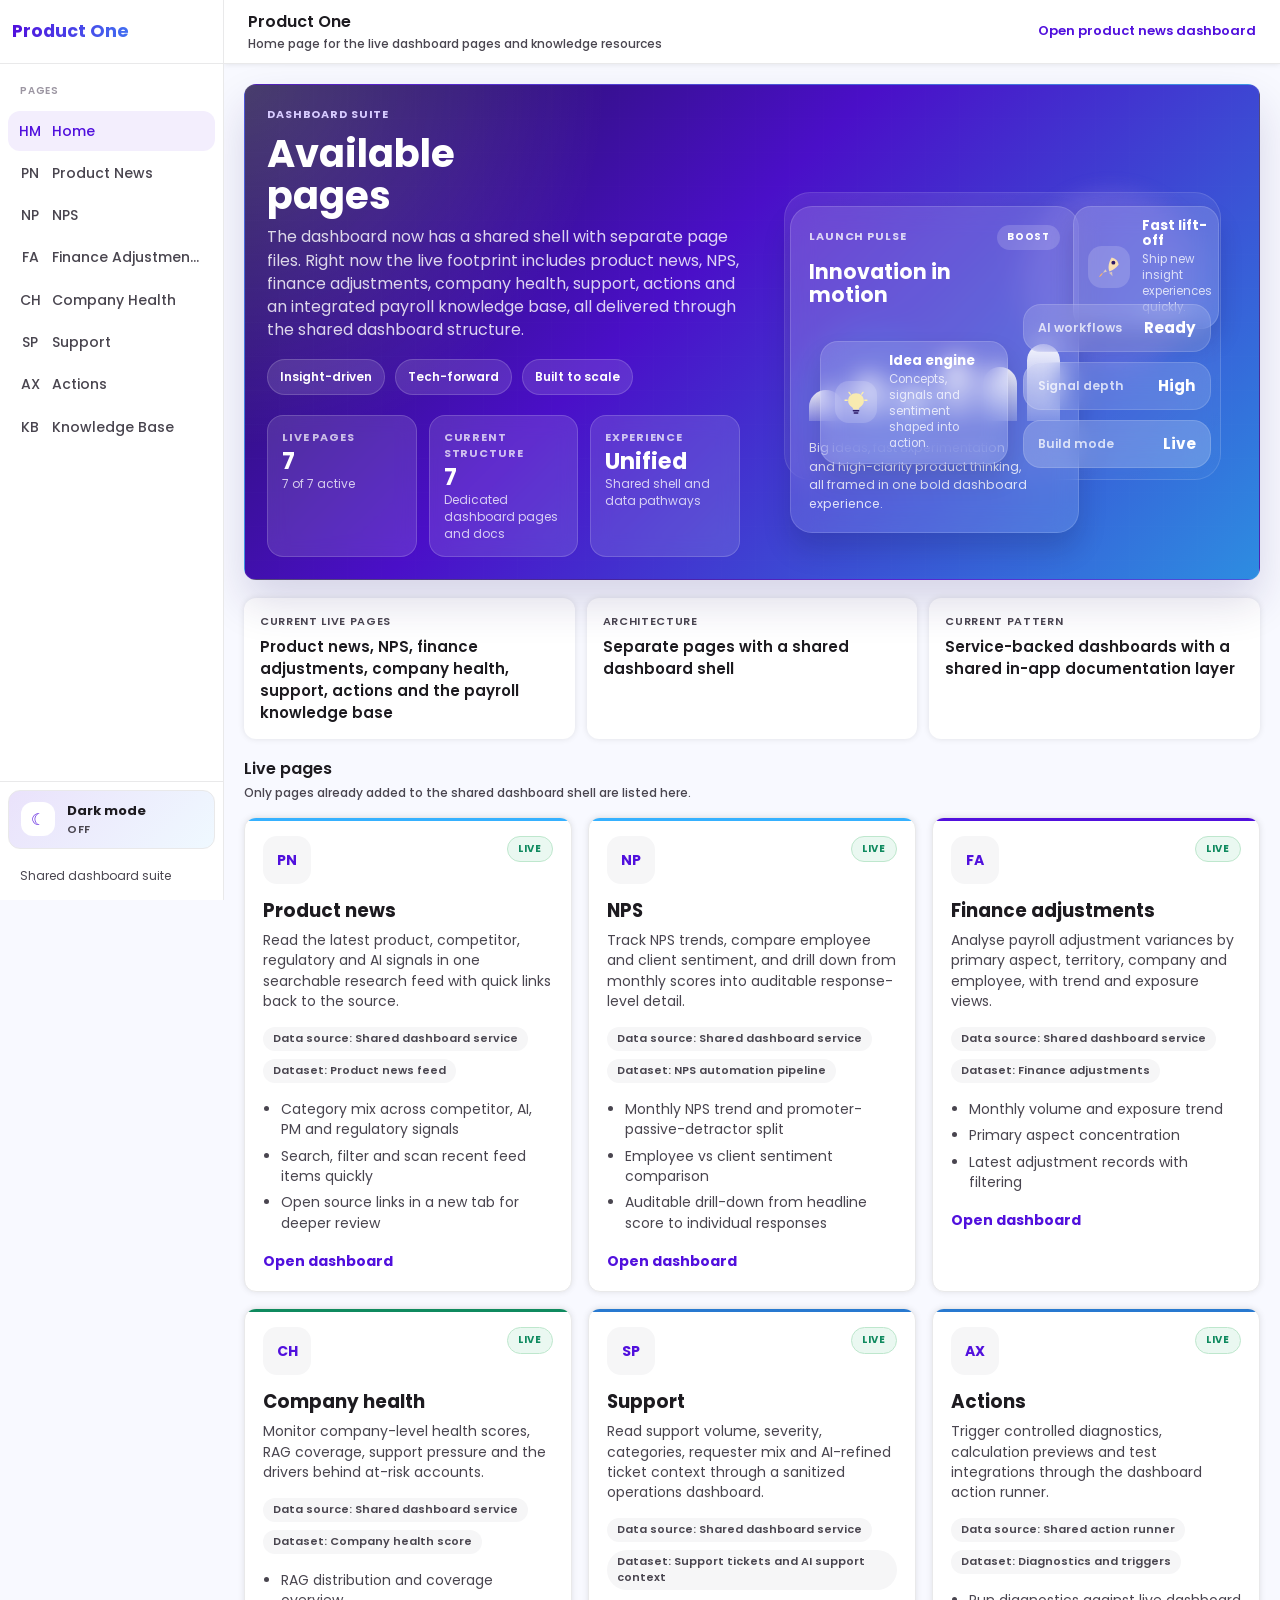
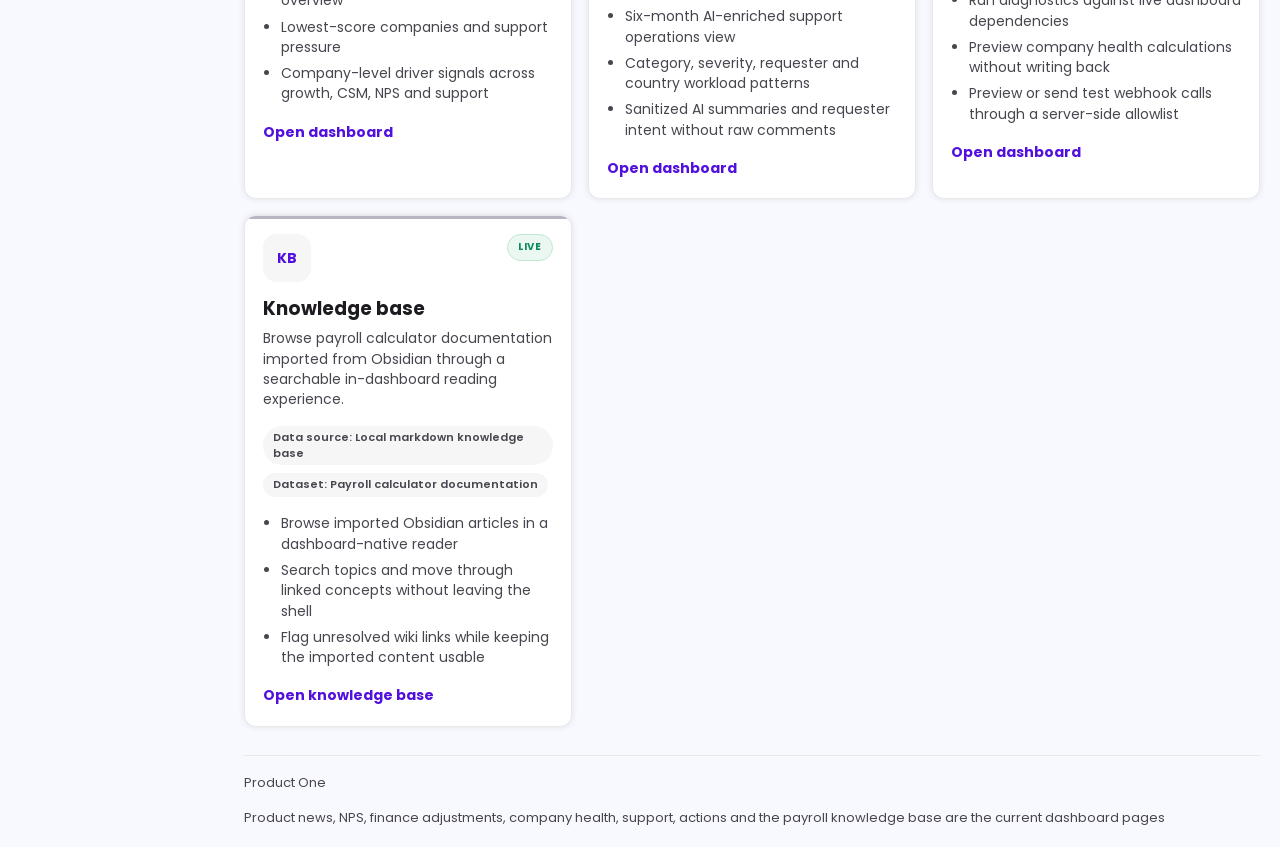
==== commit a8388b61: "product-documentation" ====
--- a/index.html
+++ b/index.html
@@ -16,7 +16,7 @@
     <header class="app-header">
       <div class="header-left">
         <div class="logo">Product One</div>
-        <div class="header-sub">Home page for the live dashboard pages</div>
+        <div class="header-sub">Home page for the live dashboard pages and knowledge resources</div>
       </div>
       <a class="header-link" href="product-news.html">Open product news dashboard</a>
     </header>
@@ -25,9 +25,9 @@
         <section class="page-hero home-banner">
           <div class="home-banner-copy">
             <div class="eyebrow">Dashboard suite</div>
-            <h1 class="page-hero-title">Available dashboards</h1>
+            <h1 class="page-hero-title">Available pages</h1>
             <p class="page-hero-copy">
-              The dashboard now has a shared shell with separate page files. Right now the live data footprint includes product news, NPS, finance adjustments, company health, support and actions, all delivered through the shared dashboard structure.
+              The dashboard now has a shared shell with separate page files. Right now the live footprint includes product news, NPS, finance adjustments, company health, support, actions and an integrated payroll knowledge base, all delivered through the shared dashboard structure.
             </p>
             <div class="home-banner-tag-row">
               <span class="home-banner-tag">Insight-driven</span>
@@ -111,8 +111,8 @@
 
         <section class="info-strip">
           <div class="info-strip-item">
-            <span class="info-strip-label">Current live dashboards</span>
-            <span class="info-strip-value">Product news, NPS, finance adjustments, company health, support and actions</span>
+            <span class="info-strip-label">Current live pages</span>
+            <span class="info-strip-value">Product news, NPS, finance adjustments, company health, support, actions and the payroll knowledge base</span>
           </div>
           <div class="info-strip-item">
             <span class="info-strip-label">Architecture</span>
@@ -120,13 +120,13 @@
           </div>
           <div class="info-strip-item">
             <span class="info-strip-label">Current pattern</span>
-            <span class="info-strip-value">Service-backed pages with mock-first integration</span>
+            <span class="info-strip-value">Service-backed dashboards with a shared in-app documentation layer</span>
           </div>
         </section>
 
         <section class="section-header">
           <div>
-            <h2 class="section-title">Live dashboards</h2>
+            <h2 class="section-title">Live pages</h2>
             <p class="section-sub">Only pages already added to the shared dashboard shell are listed here.</p>
           </div>
         </section>
@@ -135,7 +135,7 @@
 
         <section class="home-footer-note">
           <span>Product One</span>
-          <span>Product news, NPS, finance adjustments, company health, support and actions are the current dashboard pages</span>
+          <span>Product news, NPS, finance adjustments, company health, support, actions and the payroll knowledge base are the current dashboard pages</span>
         </section>
       </div>
     </section>
@@ -149,14 +149,14 @@
   const stats = window.getDashboardStats();
   document.getElementById('hero-stats').innerHTML = `
     <div class="home-banner-stat">
-      <span class="home-banner-stat-label">Live dashboards</span>
+      <span class="home-banner-stat-label">Live pages</span>
       <strong class="home-banner-stat-value">${stats.liveDashboards}</strong>
       <span class="home-banner-stat-meta">${stats.liveDashboards} of ${stats.totalDashboards} active</span>
     </div>
     <div class="home-banner-stat">
       <span class="home-banner-stat-label">Current structure</span>
       <strong class="home-banner-stat-value">${stats.totalDashboards}</strong>
-      <span class="home-banner-stat-meta">Dedicated dashboard pages</span>
+      <span class="home-banner-stat-meta">Dedicated dashboard pages and docs</span>
     </div>
     <div class="home-banner-stat">
       <span class="home-banner-stat-label">Experience</span>
@@ -177,8 +177,10 @@
         : page.id === 'support'
         ? ['Data source: Shared dashboard service', 'Dataset: Support tickets and AI support context']
         : page.id === 'actions'
-          ? ['Data source: Shared action runner', 'Dataset: Diagnostics and triggers']
-          : ['Data source: Shared dashboard service', 'Dataset: Finance adjustments'];
+        ? ['Data source: Shared action runner', 'Dataset: Diagnostics and triggers']
+        : page.id === 'knowledge-base'
+        ? ['Data source: Local markdown knowledge base', 'Dataset: Payroll calculator documentation']
+        : ['Data source: Shared dashboard service', 'Dataset: Finance adjustments'];
       const highlights = page.id === 'product-news'
         ? [
             'Category mix across competitor, AI, PM and regulatory signals',
@@ -204,16 +206,22 @@
             'Sanitized AI summaries and requester intent without raw comments',
           ]
         : page.id === 'actions'
-          ? [
-              'Run diagnostics against live dashboard dependencies',
-              'Preview company health calculations without writing back',
-              'Preview or send test webhook calls through a server-side allowlist',
-            ]
-          : [
-              'Monthly volume and exposure trend',
-              'Primary aspect concentration',
-              'Latest adjustment records with filtering',
-            ];
+        ? [
+            'Run diagnostics against live dashboard dependencies',
+            'Preview company health calculations without writing back',
+            'Preview or send test webhook calls through a server-side allowlist',
+          ]
+        : page.id === 'knowledge-base'
+        ? [
+            'Browse imported Obsidian articles in a dashboard-native reader',
+            'Search topics and move through linked concepts without leaving the shell',
+            'Flag unresolved wiki links while keeping the imported content usable',
+          ]
+        : [
+            'Monthly volume and exposure trend',
+            'Primary aspect concentration',
+            'Latest adjustment records with filtering',
+          ];
       return `
         <article class="dashboard-card ${page.accentClass}">
           <div class="dashboard-card-top">
@@ -231,7 +239,7 @@
             <li>${highlights[1]}</li>
             <li>${highlights[2]}</li>
           </ul>
-          <a class="dashboard-card-link" href="${page.href}">Open dashboard</a>
+          <a class="dashboard-card-link" href="${page.href}">${page.id === 'knowledge-base' ? 'Open knowledge base' : 'Open dashboard'}</a>
         </article>
       `;
     })
--- a/styles.css
+++ b/styles.css
@@ -1836,6 +1836,352 @@
   border-color:#6A2F2B;
 }
 
+/* ── Knowledge Base ── */
+.kb-layout{
+  display:grid;
+  grid-template-columns:minmax(300px,360px) minmax(0,1fr);
+  gap:18px;
+  align-items:start;
+}
+.kb-sidebar-panel,
+.kb-article-panel{
+  background:var(--bg-paper);
+  border-radius:var(--radius);
+  box-shadow:var(--shadow-elevation);
+}
+.kb-sidebar-panel{
+  position:sticky;
+  top:84px;
+  overflow:hidden;
+}
+.kb-sidebar-top{
+  padding:18px 18px 14px;
+  border-bottom:1px solid var(--surface-high);
+}
+.kb-sidebar-top p{
+  margin-top:8px;
+  color:var(--text-secondary);
+  font-size:0.8125rem;
+  line-height:1.55;
+}
+.kb-sidebar-body{
+  max-height:calc(100vh - 170px);
+  overflow:auto;
+  padding:14px;
+}
+.kb-search{
+  width:100%;
+  margin-top:12px;
+}
+.kb-doc-group + .kb-doc-group{
+  margin-top:18px;
+}
+.kb-doc-group-label{
+  display:block;
+  margin-bottom:8px;
+  color:var(--text-secondary);
+  font-size:0.6875rem;
+  font-weight:700;
+  letter-spacing:.08em;
+  text-transform:uppercase;
+}
+.kb-doc-list{
+  display:flex;
+  flex-direction:column;
+  gap:8px;
+}
+.kb-doc-button{
+  width:100%;
+  border:1px solid var(--surface-high);
+  border-radius:14px;
+  background:var(--bg-paper);
+  padding:12px 14px;
+  text-align:left;
+  cursor:pointer;
+  transition:border-color .15s ease, background .15s ease, transform .15s ease;
+}
+.kb-doc-button:hover{
+  border-color:var(--container-outline);
+  background:var(--surface-low);
+  transform:translateY(-1px);
+}
+.kb-doc-button.active{
+  border-color:rgba(81,16,221,0.28);
+  background:linear-gradient(180deg,rgba(81,16,221,0.08),rgba(54,177,255,0.06));
+}
+.kb-doc-title{
+  display:block;
+  color:var(--text-primary);
+  font-size:0.875rem;
+  font-weight:700;
+  line-height:1.35;
+}
+.kb-doc-summary{
+  display:block;
+  margin-top:6px;
+  color:var(--text-secondary);
+  font-size:0.75rem;
+  line-height:1.45;
+}
+.kb-doc-meta{
+  display:flex;
+  align-items:center;
+  gap:8px;
+  margin-top:8px;
+  flex-wrap:wrap;
+}
+.kb-doc-chip,
+.kb-inline-chip,
+.kb-unresolved-chip{
+  display:inline-flex;
+  align-items:center;
+  gap:6px;
+  padding:4px 9px;
+  border-radius:999px;
+  font-size:0.6875rem;
+  font-weight:700;
+}
+.kb-doc-chip,
+.kb-inline-chip{
+  color:var(--color-primary-main);
+  background:#5110DD12;
+}
+.kb-unresolved-chip{
+  color:#B56B00;
+  background:#FFF5E6;
+  border:1px solid #FFD8A7;
+}
+.kb-result-note{
+  margin-top:10px;
+  color:var(--text-secondary);
+  font-size:0.75rem;
+}
+.kb-article-panel{
+  overflow:hidden;
+}
+.kb-article-head{
+  padding:22px 24px 18px;
+  border-bottom:1px solid var(--surface-high);
+}
+.kb-article-head h2{
+  font-size:1.65rem;
+  line-height:1.15;
+}
+.kb-article-head p{
+  margin-top:10px;
+  color:var(--text-secondary);
+  font-size:0.9rem;
+  line-height:1.65;
+  max-width:76ch;
+}
+.kb-article-meta{
+  display:flex;
+  align-items:center;
+  gap:10px;
+  flex-wrap:wrap;
+  margin-top:14px;
+}
+.kb-article-body{
+  padding:24px;
+}
+.kb-article-grid{
+  display:grid;
+  grid-template-columns:minmax(0,1fr) 240px;
+  gap:22px;
+  align-items:start;
+}
+.kb-article-copy{
+  min-width:0;
+}
+.kb-outline{
+  position:sticky;
+  top:98px;
+  align-self:start;
+  border:1px solid var(--surface-high);
+  border-radius:16px;
+  background:var(--surface-low);
+  padding:16px;
+}
+.kb-outline-title{
+  display:block;
+  margin-bottom:10px;
+  color:var(--text-secondary);
+  font-size:0.6875rem;
+  font-weight:700;
+  letter-spacing:.08em;
+  text-transform:uppercase;
+}
+.kb-outline-list{
+  display:flex;
+  flex-direction:column;
+  gap:8px;
+}
+.kb-outline-link{
+  display:block;
+  width:100%;
+  border:none;
+  background:none;
+  padding:0;
+  text-align:left;
+  color:var(--text-secondary);
+  text-decoration:none;
+  font-size:0.78rem;
+  line-height:1.4;
+  cursor:pointer;
+}
+.kb-outline-link.level-3{
+  padding-left:12px;
+}
+.kb-outline-link:hover{
+  color:var(--color-primary-main);
+}
+.kb-markdown h1,
+.kb-markdown h2,
+.kb-markdown h3,
+.kb-markdown h4{
+  color:var(--text-primary);
+  line-height:1.2;
+}
+.kb-markdown h1{font-size:1.9rem;margin:0 0 16px}
+.kb-markdown h2{font-size:1.3rem;margin:28px 0 12px}
+.kb-markdown h3{font-size:1.05rem;margin:22px 0 10px}
+.kb-markdown h4{font-size:0.95rem;margin:18px 0 8px}
+.kb-markdown p,
+.kb-markdown li{
+  color:var(--text-primary);
+  font-size:0.875rem;
+  line-height:1.7;
+}
+.kb-markdown p + p{
+  margin-top:12px;
+}
+.kb-markdown ul{
+  margin:12px 0 18px 18px;
+  display:grid;
+  gap:8px;
+}
+.kb-markdown hr{
+  border:none;
+  border-top:1px solid var(--surface-high);
+  margin:18px 0;
+}
+.kb-markdown code{
+  font-family:ui-monospace,SFMono-Regular,Menlo,monospace;
+  font-size:0.8em;
+  background:var(--surface-low);
+  color:var(--color-primary-main);
+  padding:2px 6px;
+  border-radius:7px;
+}
+.kb-markdown pre{
+  margin:14px 0 20px;
+  padding:16px;
+  overflow:auto;
+  border-radius:16px;
+  background:#15122A;
+  color:#E6E0FF;
+}
+.kb-markdown pre code{
+  padding:0;
+  background:none;
+  color:inherit;
+}
+.kb-markdown table{
+  width:100%;
+  border-collapse:collapse;
+  margin:14px 0 22px;
+  font-size:0.8125rem;
+}
+.kb-markdown thead{
+  background:var(--surface-low);
+}
+.kb-markdown th,
+.kb-markdown td{
+  border:1px solid var(--surface-high);
+  padding:10px 12px;
+  vertical-align:top;
+  text-align:left;
+}
+.kb-markdown th{
+  color:var(--text-secondary);
+  font-size:0.6875rem;
+  font-weight:700;
+  letter-spacing:.06em;
+  text-transform:uppercase;
+}
+.kb-markdown a{
+  color:var(--color-primary-main);
+  text-decoration:none;
+  font-weight:600;
+}
+.kb-markdown a:hover{
+  text-decoration:underline;
+}
+.kb-article-footer{
+  display:grid;
+  grid-template-columns:repeat(auto-fit,minmax(220px,1fr));
+  gap:14px;
+  margin-top:22px;
+}
+.kb-footer-card{
+  border:1px solid var(--surface-high);
+  border-radius:16px;
+  background:var(--surface-low);
+  padding:16px;
+}
+.kb-footer-card h3{
+  font-size:0.9rem;
+  margin-bottom:10px;
+}
+.kb-footer-card p,
+.kb-footer-card li{
+  color:var(--text-secondary);
+  font-size:0.8125rem;
+  line-height:1.6;
+}
+.kb-footer-card ul{
+  margin:0;
+  padding-left:18px;
+  display:grid;
+  gap:6px;
+}
+.kb-related-list{
+  display:flex;
+  flex-wrap:wrap;
+  gap:8px;
+}
+.kb-related-link{
+  border:none;
+  background:#5110DD12;
+  color:var(--color-primary-main);
+  border-radius:999px;
+  padding:7px 11px;
+  font-size:0.75rem;
+  font-weight:700;
+  cursor:pointer;
+}
+.kb-related-link:hover{
+  background:#5110DD1E;
+}
+.kb-empty-state{
+  padding:30px 22px;
+  border:1px dashed var(--surface-highest);
+  border-radius:16px;
+  color:var(--text-secondary);
+  text-align:center;
+}
+
+body[data-theme="dark"] .kb-doc-chip,
+body[data-theme="dark"] .kb-inline-chip,
+body[data-theme="dark"] .kb-related-link{
+  background:rgba(175,145,239,0.16);
+}
+body[data-theme="dark"] .kb-unresolved-chip{
+  color:#FFD28A;
+  background:rgba(181,107,0,0.16);
+  border-color:rgba(255,216,167,0.35);
+}
+
 @media(max-width:1200px){
   .sidebar.open{width:208px}
   .app-header{padding:0 18px}
@@ -1937,9 +2283,30 @@
   .nps-reason-cell{
     min-width:220px;
   }
+  .kb-layout,
+  .kb-article-grid{
+    grid-template-columns:1fr;
+  }
+  .kb-sidebar-panel,
+  .kb-outline{
+    position:static;
+  }
+  .kb-sidebar-body{
+    max-height:none;
+  }
   .dashboard-card-grid,
   .dashboard-card-grid.single-card{grid-template-columns:1fr}
   .kpi-grid{grid-template-columns:repeat(auto-fit,minmax(140px,1fr))}
+}
+@media(max-width:720px){
+  .kb-sidebar-top,
+  .kb-article-head,
+  .kb-article-body{
+    padding:18px;
+  }
+  .kb-article-head h2{
+    font-size:1.35rem;
+  }
 }
 .f-select:focus{outline:none;border-color:var(--color-primary-main)}
 .f-select:hover{border-color:var(--container-outline)}
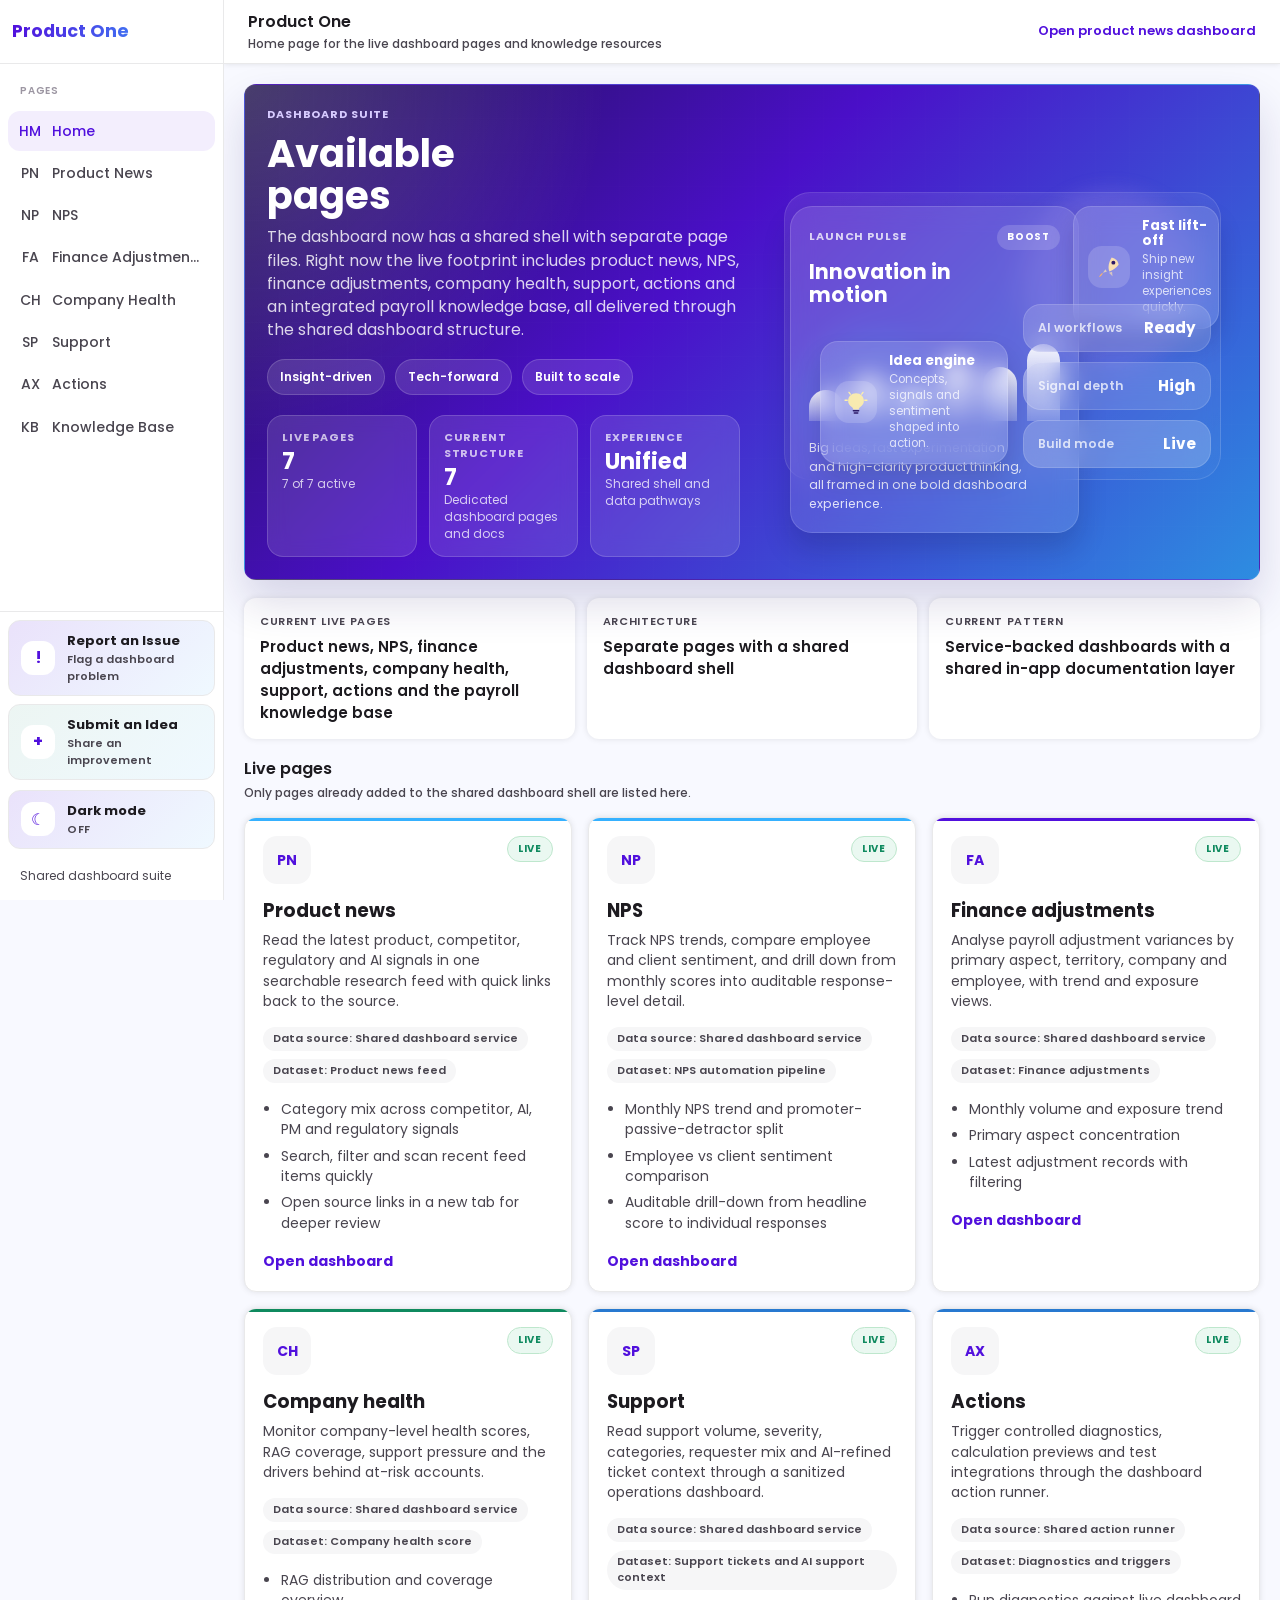
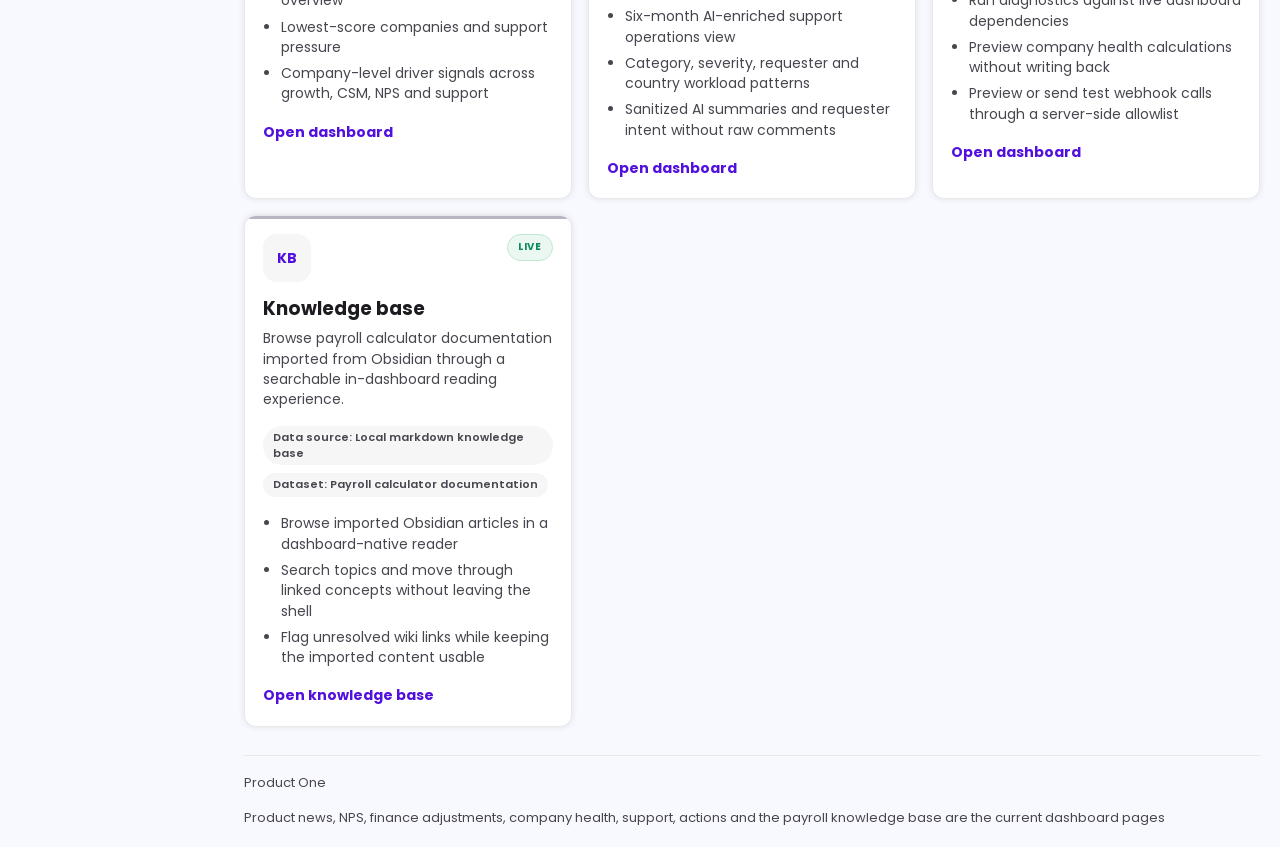
==== commit 9c2e3aa2: "bug-report-etc" ====
--- a/index.html
+++ b/index.html
@@ -7,7 +7,7 @@
 <link rel="preconnect" href="https://fonts.googleapis.com">
 <link rel="preconnect" href="https://fonts.gstatic.com" crossorigin>
 <link href="https://fonts.googleapis.com/css2?family=Poppins:wght@400;500;600;700&display=swap" rel="stylesheet">
-<link rel="stylesheet" href="styles.css">
+<link rel="stylesheet" href="styles.css?v=20260508-feedback5">
 </head>
 <body>
 <div class="shell">
@@ -142,7 +142,14 @@
   </main>
 </div>
 
-<script src="dashboard-pages.js"></script>
+<script>
+  window.__PUBLIC_CONFIG__ = {
+    appEnv: 'production',
+    apiBaseUrl: 'https://toajcgsenjhtkmhisqkz.supabase.co/functions/v1',
+  };
+</script>
+<script src="dashboard-pages.js?v=20260508-feedback4"></script>
+<script type="module" src="src/services/dashboard-api.browser.js?v=20260508-feedback4"></script>
 <script>
   document.getElementById('sidebar-root').outerHTML = window.renderSidebar('home');
 
--- a/styles.css
+++ b/styles.css
@@ -139,6 +139,64 @@
   color:var(--text-primary);
   transition:transform .12s ease, border-color .12s ease, background .12s ease;
   margin-bottom:10px;
+}
+.feedback-launcher{
+  display:flex;
+  flex-direction:column;
+  gap:8px;
+  margin-bottom:10px;
+}
+.feedback-launch-btn{
+  width:100%;
+  border:none;
+  background:linear-gradient(135deg,rgba(81,16,221,0.12),rgba(54,177,255,0.08));
+  border:1px solid var(--surface-high);
+  border-radius:var(--radius);
+  padding:10px 12px;
+  display:flex;
+  align-items:center;
+  gap:12px;
+  cursor:pointer;
+  color:var(--text-primary);
+  transition:transform .12s ease, border-color .12s ease, background .12s ease;
+  text-align:left;
+}
+.feedback-launch-btn:hover{
+  transform:translateY(-1px);
+  border-color:var(--container-outline);
+  background:linear-gradient(135deg,rgba(81,16,221,0.18),rgba(54,177,255,0.12));
+}
+.feedback-launch-btn.secondary{
+  background:linear-gradient(135deg,rgba(17,132,96,0.08),rgba(54,177,255,0.08));
+}
+.feedback-launch-icon{
+  width:34px;
+  height:34px;
+  display:inline-flex;
+  align-items:center;
+  justify-content:center;
+  border-radius:12px;
+  background:var(--bg-paper);
+  color:var(--color-primary-main);
+  font-size:1rem;
+  font-weight:700;
+  flex-shrink:0;
+}
+.feedback-launch-copy{
+  display:flex;
+  flex-direction:column;
+  align-items:flex-start;
+  min-width:0;
+}
+.feedback-launch-label{
+  font-size:0.8125rem;
+  font-weight:700;
+  color:var(--text-primary);
+}
+.feedback-launch-meta{
+  font-size:0.6875rem;
+  font-weight:600;
+  color:var(--text-secondary);
 }
 .theme-toggle:hover{
   transform:translateY(-1px);
@@ -1508,6 +1566,133 @@
   gap:16px;
   flex-wrap:wrap;
 }
+.feedback-modal-open{
+  overflow:hidden;
+}
+.feedback-modal-shell{
+  position:fixed;
+  inset:0;
+  z-index:400;
+  display:flex;
+  align-items:center;
+  justify-content:center;
+  padding:24px;
+}
+.feedback-modal-shell[hidden]{
+  display:none !important;
+}
+.feedback-modal-backdrop{
+  position:absolute;
+  inset:0;
+  background:rgba(15,18,36,0.56);
+  backdrop-filter:blur(4px);
+}
+.feedback-modal-card{
+  position:relative;
+  width:min(100%, 620px);
+  background:var(--bg-paper);
+  border:1px solid var(--surface-high);
+  border-radius:20px;
+  box-shadow:0 24px 48px rgba(18, 16, 42, 0.24);
+  padding:24px;
+}
+.feedback-modal-close{
+  position:absolute;
+  top:16px;
+  right:16px;
+  width:36px;
+  height:36px;
+  border:none;
+  border-radius:10px;
+  background:var(--surface-low);
+  color:var(--text-secondary);
+  font-size:1.4rem;
+  line-height:1;
+  cursor:pointer;
+}
+.feedback-modal-eyebrow{
+  font-size:0.6875rem;
+  font-weight:700;
+  color:var(--color-primary-main);
+  text-transform:uppercase;
+  letter-spacing:.08em;
+  margin-bottom:8px;
+}
+.feedback-modal-title{
+  font-size:1.4rem;
+  line-height:1.2;
+  margin-bottom:10px;
+  color:var(--text-primary);
+}
+.feedback-modal-copy{
+  color:var(--text-secondary);
+  font-size:0.875rem;
+  line-height:1.55;
+  margin-bottom:18px;
+  max-width:58ch;
+}
+.feedback-form{
+  display:flex;
+  flex-direction:column;
+  gap:14px;
+}
+.feedback-form-grid{
+  display:grid;
+  grid-template-columns:repeat(2,minmax(0,1fr));
+  gap:12px;
+}
+.feedback-field{
+  display:flex;
+  flex-direction:column;
+  gap:7px;
+}
+.feedback-field span{
+  color:var(--text-secondary);
+  font-size:0.75rem;
+  font-weight:600;
+}
+.feedback-input{
+  width:100%;
+  border:1px solid var(--surface-highest);
+  border-radius:14px;
+  background:var(--bg-paper);
+  color:var(--text-primary);
+  padding:11px 13px;
+  font-size:0.875rem;
+  outline:none;
+  transition:border-color .12s ease, box-shadow .12s ease;
+}
+.feedback-input:focus{
+  border-color:var(--color-primary-main);
+  box-shadow:0 0 0 4px rgba(81,16,221,0.08);
+}
+.feedback-textarea{
+  resize:vertical;
+  min-height:160px;
+}
+.feedback-form-note{
+  color:var(--text-secondary);
+  font-size:0.75rem;
+  line-height:1.45;
+}
+.feedback-form-status{
+  min-height:20px;
+  font-size:0.8125rem;
+  font-weight:600;
+  color:var(--text-secondary);
+}
+.feedback-form-status.success{
+  color:#0F8A5F;
+}
+.feedback-form-status.error{
+  color:#C23B2A;
+}
+.feedback-form-actions{
+  display:flex;
+  justify-content:flex-end;
+  gap:10px;
+  flex-wrap:wrap;
+}
 
 /* ── Tables ── */
 .table-wrap{overflow-x:auto;border-radius:var(--radius);border:1px solid var(--surface-high);margin-bottom:18px}
@@ -2407,3 +2592,9 @@
 /* ── Animations (shared) ── */
 @keyframes shimmer{0%{background-position:200% 0}100%{background-position:-200% 0}}
 @keyframes pulse{0%,100%{opacity:1}50%{opacity:.4}}
+
+@media(max-width:700px){
+  .feedback-form-grid{grid-template-columns:1fr}
+  .feedback-modal-shell{padding:14px}
+  .feedback-modal-card{padding:18px}
+}
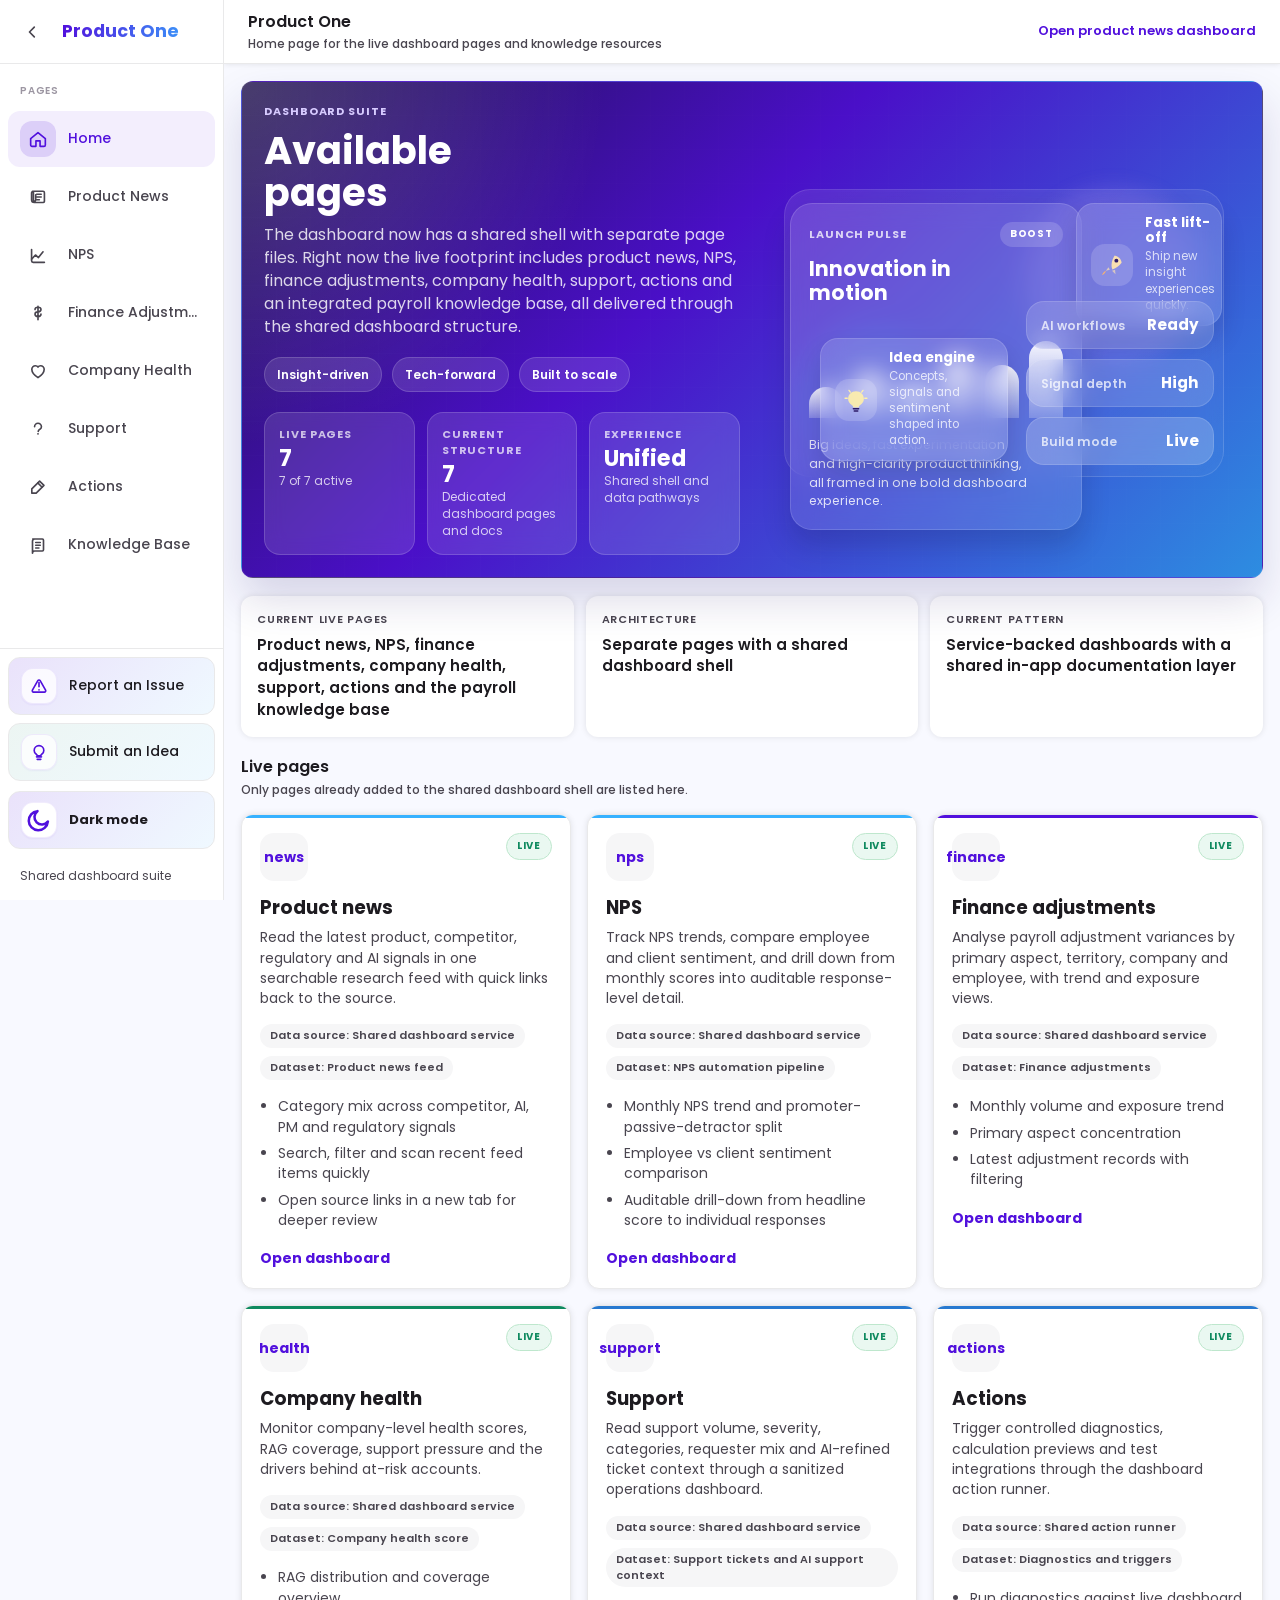
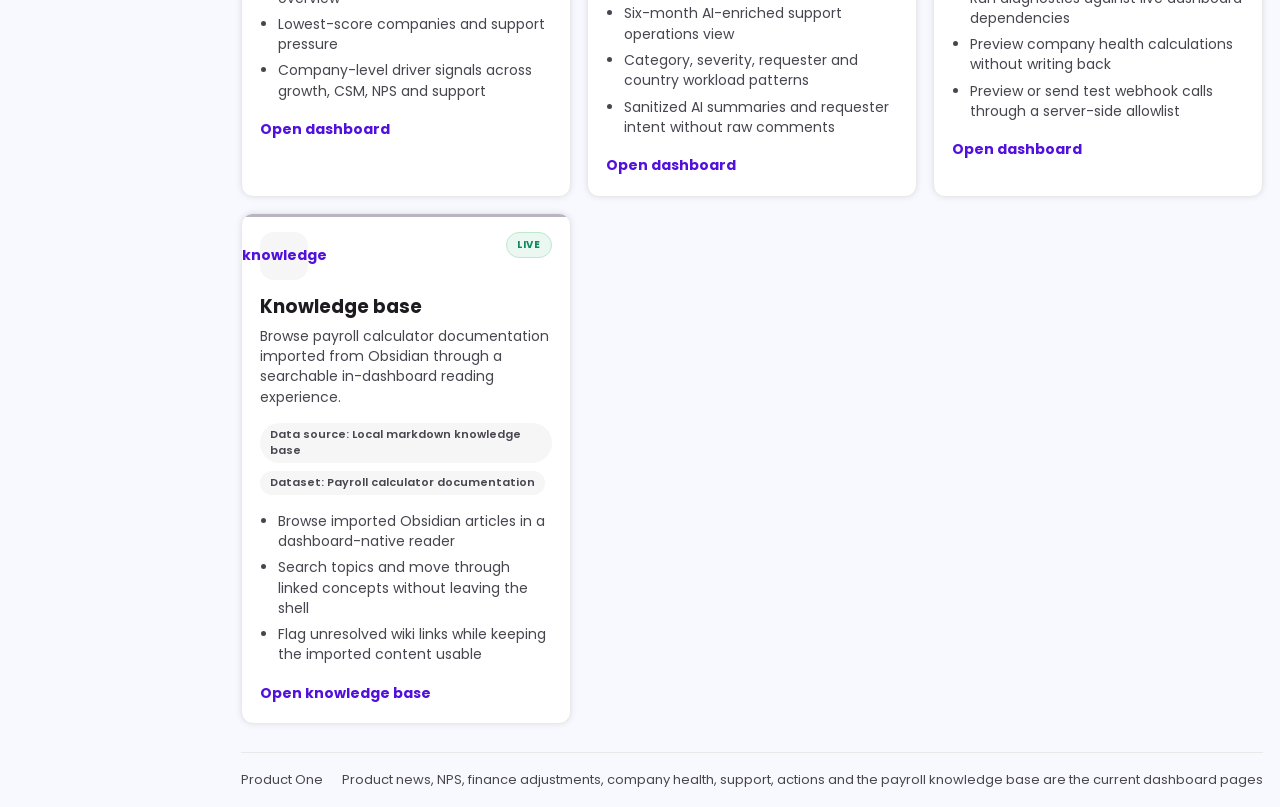
==== commit ccc125a6: "ui-updates" ====
--- a/index.html
+++ b/index.html
@@ -7,7 +7,7 @@
 <link rel="preconnect" href="https://fonts.googleapis.com">
 <link rel="preconnect" href="https://fonts.gstatic.com" crossorigin>
 <link href="https://fonts.googleapis.com/css2?family=Poppins:wght@400;500;600;700&display=swap" rel="stylesheet">
-<link rel="stylesheet" href="styles.css?v=20260508-feedback5">
+<link rel="stylesheet" href="styles.css?v=20260508-sidebar1">
 </head>
 <body>
 <div class="shell">
@@ -148,7 +148,7 @@
     apiBaseUrl: 'https://toajcgsenjhtkmhisqkz.supabase.co/functions/v1',
   };
 </script>
-<script src="dashboard-pages.js?v=20260508-feedback4"></script>
+<script src="dashboard-pages.js?v=20260508-sidebar1"></script>
 <script type="module" src="src/services/dashboard-api.browser.js?v=20260508-feedback4"></script>
 <script>
   document.getElementById('sidebar-root').outerHTML = window.renderSidebar('home');
--- a/styles.css
+++ b/styles.css
@@ -91,8 +91,9 @@
 .header-left{display:flex;flex-direction:column;gap:2px}
 .logo{font-size:1rem;font-weight:600;color:var(--text-primary)}
 .header-sub{font-size:0.75rem;font-weight:500;color:var(--text-secondary)}
-.app-main{flex:1;padding:clamp(16px,2vw,20px);overflow-y:auto}
-.tab-content{max-width:1320px;margin:0 auto}
+.app-main{flex:1;padding:clamp(14px,1.35vw,18px);overflow-y:auto}
+.tab-content{max-width:1400px;margin:0 auto}
+.tab-content-docs{max-width:1680px}
 
 /* ── Sidebar ── */
 .sidebar{
@@ -104,7 +105,7 @@
   overflow:hidden;z-index:200;
 }
 .sidebar.open{width:224px}
-.sidebar.closed{width:64px}
+.sidebar.closed{width:72px}
 .sidebar-logo-row{
   height:64px;display:flex;align-items:center;
   padding:0 12px;gap:10px;
@@ -118,13 +119,15 @@
   white-space:nowrap;flex:1;overflow:hidden;
 }
 .sidebar-toggle{
-  margin-left:auto;flex-shrink:0;
+  flex-shrink:0;
+  width:40px;
+  height:40px;
   background:none;border:none;cursor:pointer;
-  color:var(--text-secondary);padding:6px;
-  border-radius:8px;display:flex;align-items:center;justify-content:center;
-  transition:background .15s;
-}
-.sidebar-toggle:hover{background:var(--surface-low)}
+  color:var(--text-secondary);padding:0;
+  border-radius:12px;display:flex;align-items:center;justify-content:center;
+  transition:background .15s,color .15s;
+}
+.sidebar-toggle:hover{background:var(--surface-low);color:var(--text-primary)}
 .theme-toggle{
   width:100%;
   border:none;
@@ -146,66 +149,14 @@
   gap:8px;
   margin-bottom:10px;
 }
-.feedback-launch-btn{
-  width:100%;
-  border:none;
-  background:linear-gradient(135deg,rgba(81,16,221,0.12),rgba(54,177,255,0.08));
-  border:1px solid var(--surface-high);
-  border-radius:var(--radius);
-  padding:10px 12px;
-  display:flex;
-  align-items:center;
-  gap:12px;
-  cursor:pointer;
-  color:var(--text-primary);
-  transition:transform .12s ease, border-color .12s ease, background .12s ease;
-  text-align:left;
-}
-.feedback-launch-btn:hover{
-  transform:translateY(-1px);
-  border-color:var(--container-outline);
-  background:linear-gradient(135deg,rgba(81,16,221,0.18),rgba(54,177,255,0.12));
-}
-.feedback-launch-btn.secondary{
-  background:linear-gradient(135deg,rgba(17,132,96,0.08),rgba(54,177,255,0.08));
-}
-.feedback-launch-icon{
-  width:34px;
-  height:34px;
-  display:inline-flex;
-  align-items:center;
-  justify-content:center;
-  border-radius:12px;
-  background:var(--bg-paper);
-  color:var(--color-primary-main);
-  font-size:1rem;
-  font-weight:700;
-  flex-shrink:0;
-}
-.feedback-launch-copy{
-  display:flex;
-  flex-direction:column;
-  align-items:flex-start;
-  min-width:0;
-}
-.feedback-launch-label{
-  font-size:0.8125rem;
-  font-weight:700;
-  color:var(--text-primary);
-}
-.feedback-launch-meta{
-  font-size:0.6875rem;
-  font-weight:600;
-  color:var(--text-secondary);
-}
 .theme-toggle:hover{
   transform:translateY(-1px);
   border-color:var(--container-outline);
   background:linear-gradient(135deg,rgba(81,16,221,0.18),rgba(54,177,255,0.12));
 }
 .theme-toggle-icon{
-  width:34px;
-  height:34px;
+  width:36px;
+  height:36px;
   display:inline-flex;
   align-items:center;
   justify-content:center;
@@ -214,49 +165,186 @@
   color:var(--color-primary-main);
   font-size:1rem;
   flex-shrink:0;
+  border:1px solid rgba(81,16,221,0.08);
+  box-shadow:0 1px 2px rgba(81,16,221,0.06);
 }
 .theme-toggle-copy{
   display:flex;
-  flex-direction:column;
-  align-items:flex-start;
+  flex-direction:row;
+  align-items:center;
+  gap:0;
   min-width:0;
 }
 .theme-toggle-label{
   font-size:0.8125rem;
   font-weight:700;
   color:var(--text-primary);
+  line-height:1.2;
 }
 .theme-toggle-state{
-  font-size:0.6875rem;
-  font-weight:600;
-  color:var(--text-secondary);
-  letter-spacing:.06em;
-  text-transform:uppercase;
+  display:none;
 }
 .sidebar-section-label{
   font-size:0.625rem;font-weight:600;
   color:var(--text-disabled);text-transform:uppercase;letter-spacing:.08em;
   padding:12px 20px 4px;white-space:nowrap;overflow:hidden;
+  transition:opacity .15s ease;
 }
 .sidebar-nav-stack{flex:1;overflow-y:auto;padding:8px 0}
 .sidebar-nav{padding:8px;display:flex;flex-direction:column;gap:2px}
 .nav-item{
   display:flex;align-items:center;gap:12px;
+  min-height:48px;
   padding:10px 12px;border-radius:var(--radius);
   cursor:pointer;border:none;background:none;
   color:var(--text-secondary);font-family:var(--font);
   font-size:0.875rem;font-weight:500;text-align:left;
-  transition:background .15s,color .15s;white-space:nowrap;overflow:hidden;
+  transition:background .15s,color .15s,border-color .15s;white-space:nowrap;overflow:hidden;
   width:100%;
   text-decoration:none;
+  position:relative;
 }
 .nav-item:hover{background:var(--surface-low);color:var(--text-primary)}
 .nav-item.active{background:#5110DD12;color:var(--color-primary-main)}
-.nav-icon{flex-shrink:0;width:20px;height:20px;display:flex;align-items:center;justify-content:center}
+.nav-icon{
+  flex-shrink:0;
+  width:36px;
+  height:36px;
+  display:flex;
+  align-items:center;
+  justify-content:center;
+  border-radius:12px;
+  background:transparent;
+  color:currentColor;
+  transition:background .15s ease,color .15s ease,border-color .15s ease;
+}
+.nav-icon svg{
+  width:22px;
+  height:22px;
+  display:block;
+}
+.nav-item:hover .nav-icon{
+  background:rgba(81,16,221,0.08);
+  color:var(--text-primary);
+}
+.nav-item.active .nav-icon{
+  background:rgba(81,16,221,0.14);
+  color:var(--color-primary-main);
+}
 .nav-label{overflow:hidden;text-overflow:ellipsis;white-space:nowrap}
 .sidebar-divider{height:1px;background:var(--surface-high);margin:4px 8px}
 .sidebar-footer{padding:8px;border-top:1px solid var(--surface-high)}
 .sidebar-footnote{font-size:0.75rem;color:var(--text-secondary);padding:8px 12px}
+.nav-action-item{
+  border:1px solid var(--surface-high);
+  background:linear-gradient(135deg,rgba(81,16,221,0.12),rgba(54,177,255,0.08));
+  color:var(--text-primary);
+}
+.nav-action-item.secondary{
+  background:linear-gradient(135deg,rgba(17,132,96,0.08),rgba(54,177,255,0.08));
+}
+.nav-action-item .nav-icon,
+.theme-toggle-icon{
+  color:var(--color-primary-main);
+}
+.nav-action-item .nav-icon{
+  background:rgba(255,255,255,0.78);
+  border:1px solid rgba(81,16,221,0.08);
+  box-shadow:0 1px 2px rgba(81,16,221,0.06);
+}
+.nav-action-item:hover{
+  border-color:var(--container-outline);
+  background:linear-gradient(135deg,rgba(81,16,221,0.18),rgba(54,177,255,0.12));
+}
+.nav-action-item.secondary:hover{
+  background:linear-gradient(135deg,rgba(17,132,96,0.14),rgba(54,177,255,0.12));
+}
+.theme-toggle{
+  position:relative;
+}
+.nav-item[data-nav-meta]:hover::after,
+.theme-toggle[data-nav-meta]:hover::after{
+  content:attr(data-nav-meta);
+  position:absolute;
+  left:calc(100% + 12px);
+  top:50%;
+  transform:translateY(-50%);
+  max-width:220px;
+  padding:8px 10px;
+  border-radius:12px;
+  background:var(--text-primary);
+  color:var(--bg-paper);
+  font-size:0.72rem;
+  font-weight:500;
+  line-height:1.35;
+  box-shadow:var(--shadow-elevation);
+  z-index:260;
+  white-space:normal;
+  pointer-events:none;
+}
+.sidebar.closed .sidebar-wordmark,
+.sidebar.closed .sidebar-section-label,
+.sidebar.closed .nav-label,
+.sidebar.closed .theme-toggle-copy,
+.sidebar.closed .sidebar-footnote{
+  opacity:0;
+}
+.sidebar.closed .sidebar-wordmark,
+.sidebar.closed .sidebar-section-label,
+.sidebar.closed .nav-label,
+.sidebar.closed .theme-toggle-copy{
+  width:0;
+}
+.sidebar.closed .sidebar-logo-row{
+  padding-inline:16px;
+  justify-content:center;
+}
+.sidebar.closed .sidebar-nav,
+.sidebar.closed .feedback-launcher,
+.sidebar.closed .sidebar-footer{
+  align-items:center;
+}
+.sidebar.closed .nav-item,
+.sidebar.closed .theme-toggle{
+  width:48px;
+  min-width:48px;
+  padding-inline:0;
+  justify-content:center;
+  gap:0;
+}
+.sidebar.closed .theme-toggle{
+  margin-inline:auto;
+}
+.sidebar.closed .sidebar-footer{
+  padding-inline:12px;
+}
+.sidebar.closed .nav-item[data-nav-label]::before,
+.sidebar.closed .theme-toggle[data-nav-label]::before{
+  content:attr(data-nav-label);
+  position:absolute;
+  left:calc(100% + 12px);
+  top:calc(50% - 15px);
+  max-width:220px;
+  padding:7px 10px 3px;
+  border-radius:12px 12px 4px 4px;
+  background:var(--color-primary-main);
+  color:#fff;
+  font-size:0.72rem;
+  font-weight:700;
+  box-shadow:var(--shadow-elevation);
+  z-index:261;
+  white-space:nowrap;
+  opacity:0;
+  pointer-events:none;
+}
+.sidebar.closed .nav-item[data-nav-meta]:hover::before,
+.sidebar.closed .theme-toggle[data-nav-meta]:hover::before{
+  opacity:1;
+}
+.sidebar.open .nav-item[data-nav-meta]:hover::before,
+.sidebar.open .theme-toggle[data-nav-meta]:hover::before{
+  content:none;
+}
 /* ── Tabs ── */
 .tab-nav{display:flex;gap:4px}
 .tab-btn{
@@ -2024,7 +2112,7 @@
 /* ── Knowledge Base ── */
 .kb-layout{
   display:grid;
-  grid-template-columns:minmax(300px,360px) minmax(0,1fr);
+  grid-template-columns:minmax(260px,320px) minmax(0,1fr);
   gap:18px;
   align-items:start;
 }
@@ -2171,7 +2259,7 @@
 }
 .kb-article-grid{
   display:grid;
-  grid-template-columns:minmax(0,1fr) 240px;
+  grid-template-columns:minmax(0,1fr) 220px;
   gap:22px;
   align-items:start;
 }
@@ -2380,6 +2468,35 @@
     width:100%!important;
     border-right:none;
     border-bottom:1px solid var(--surface-high);
+  }
+  .sidebar.closed .sidebar-wordmark,
+  .sidebar.closed .sidebar-section-label,
+  .sidebar.closed .nav-label,
+  .sidebar.closed .theme-toggle-copy,
+  .sidebar.closed .sidebar-footnote{
+    opacity:1;
+    width:auto;
+  }
+  .sidebar.closed .nav-item,
+  .sidebar.closed .theme-toggle{
+    width:100%;
+    min-width:0;
+    padding-inline:12px;
+    justify-content:flex-start;
+  }
+  .sidebar-logo-row{
+    justify-content:flex-start;
+  }
+  .sidebar.closed .sidebar-logo-row{
+    padding-inline:12px;
+    justify-content:flex-start;
+  }
+  .sidebar.closed .nav-item[data-nav-label]::before,
+  .sidebar.closed .nav-item[data-nav-meta]:hover::after,
+  .nav-item[data-nav-meta]:hover::after,
+  .theme-toggle[data-nav-meta]:hover::after,
+  .theme-toggle[data-nav-label]::before{
+    content:none;
   }
   .sidebar-logo-row{height:56px}
   .app-header{
